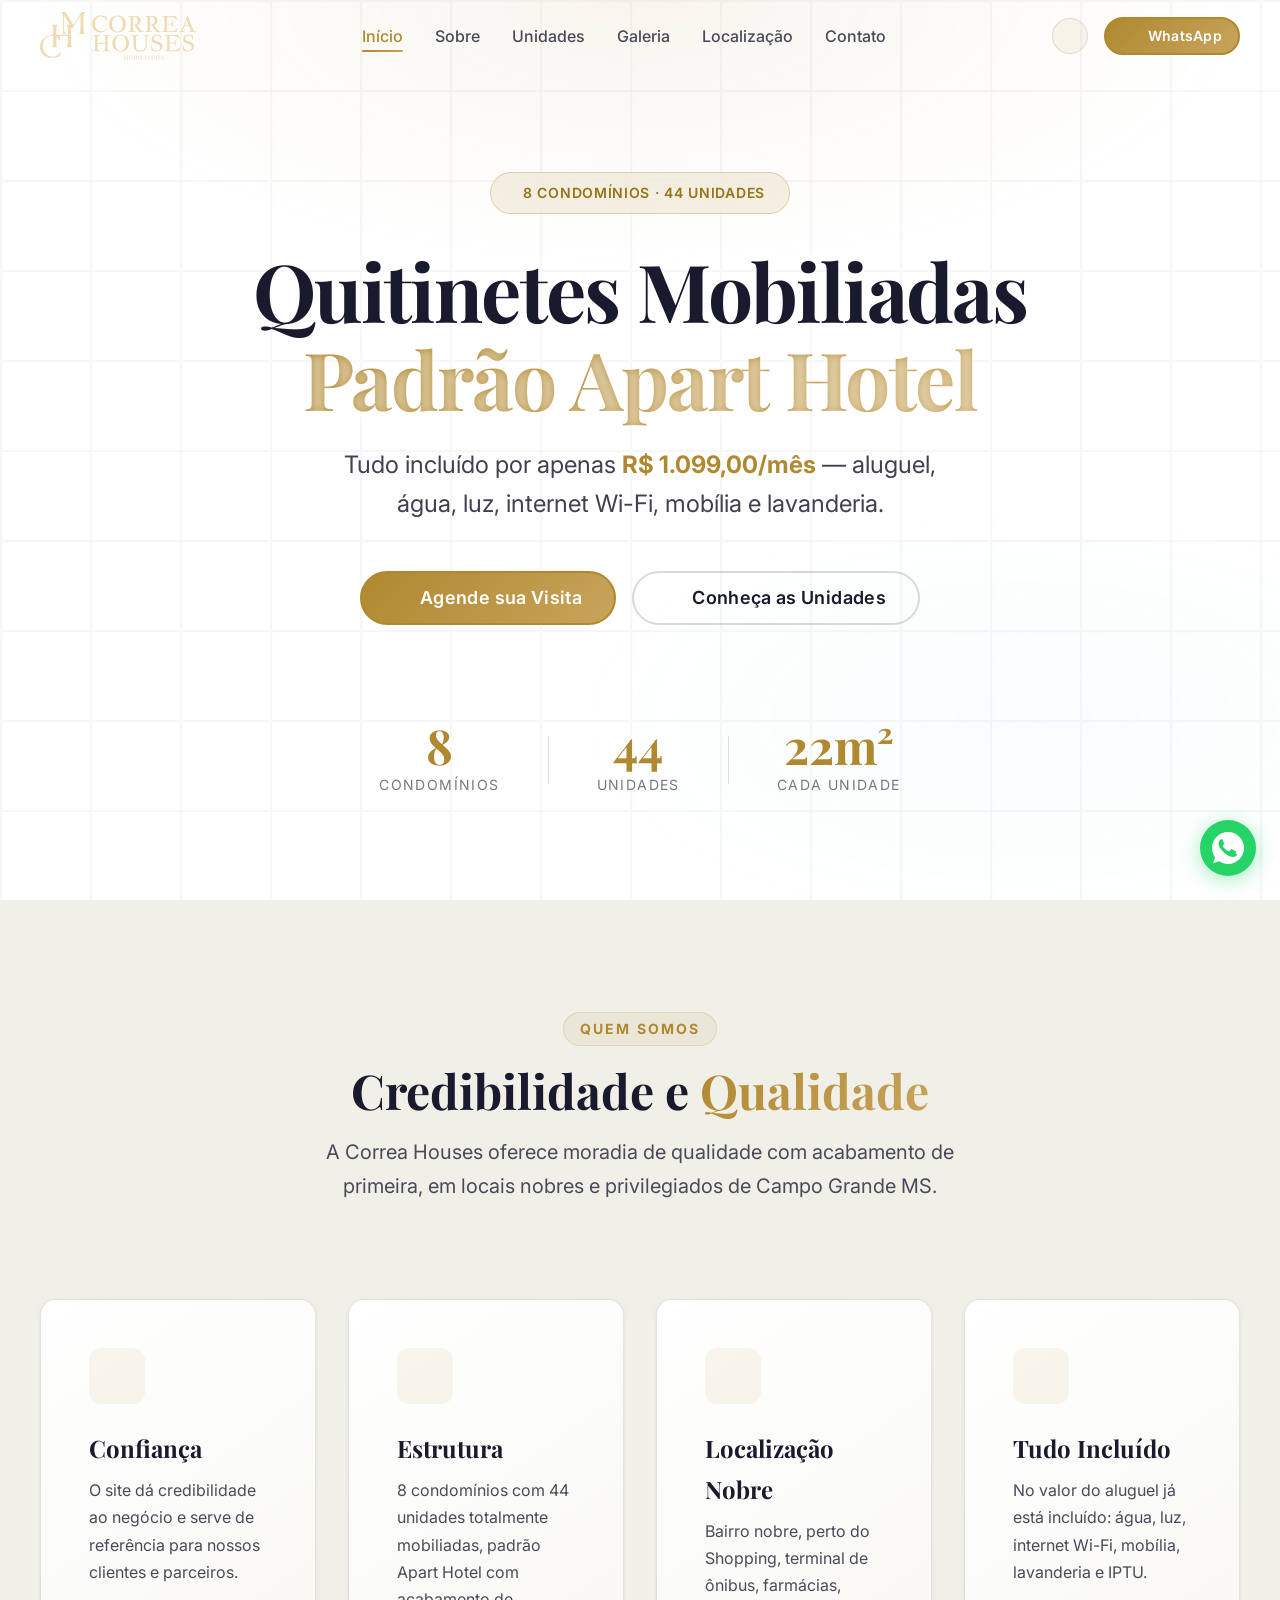
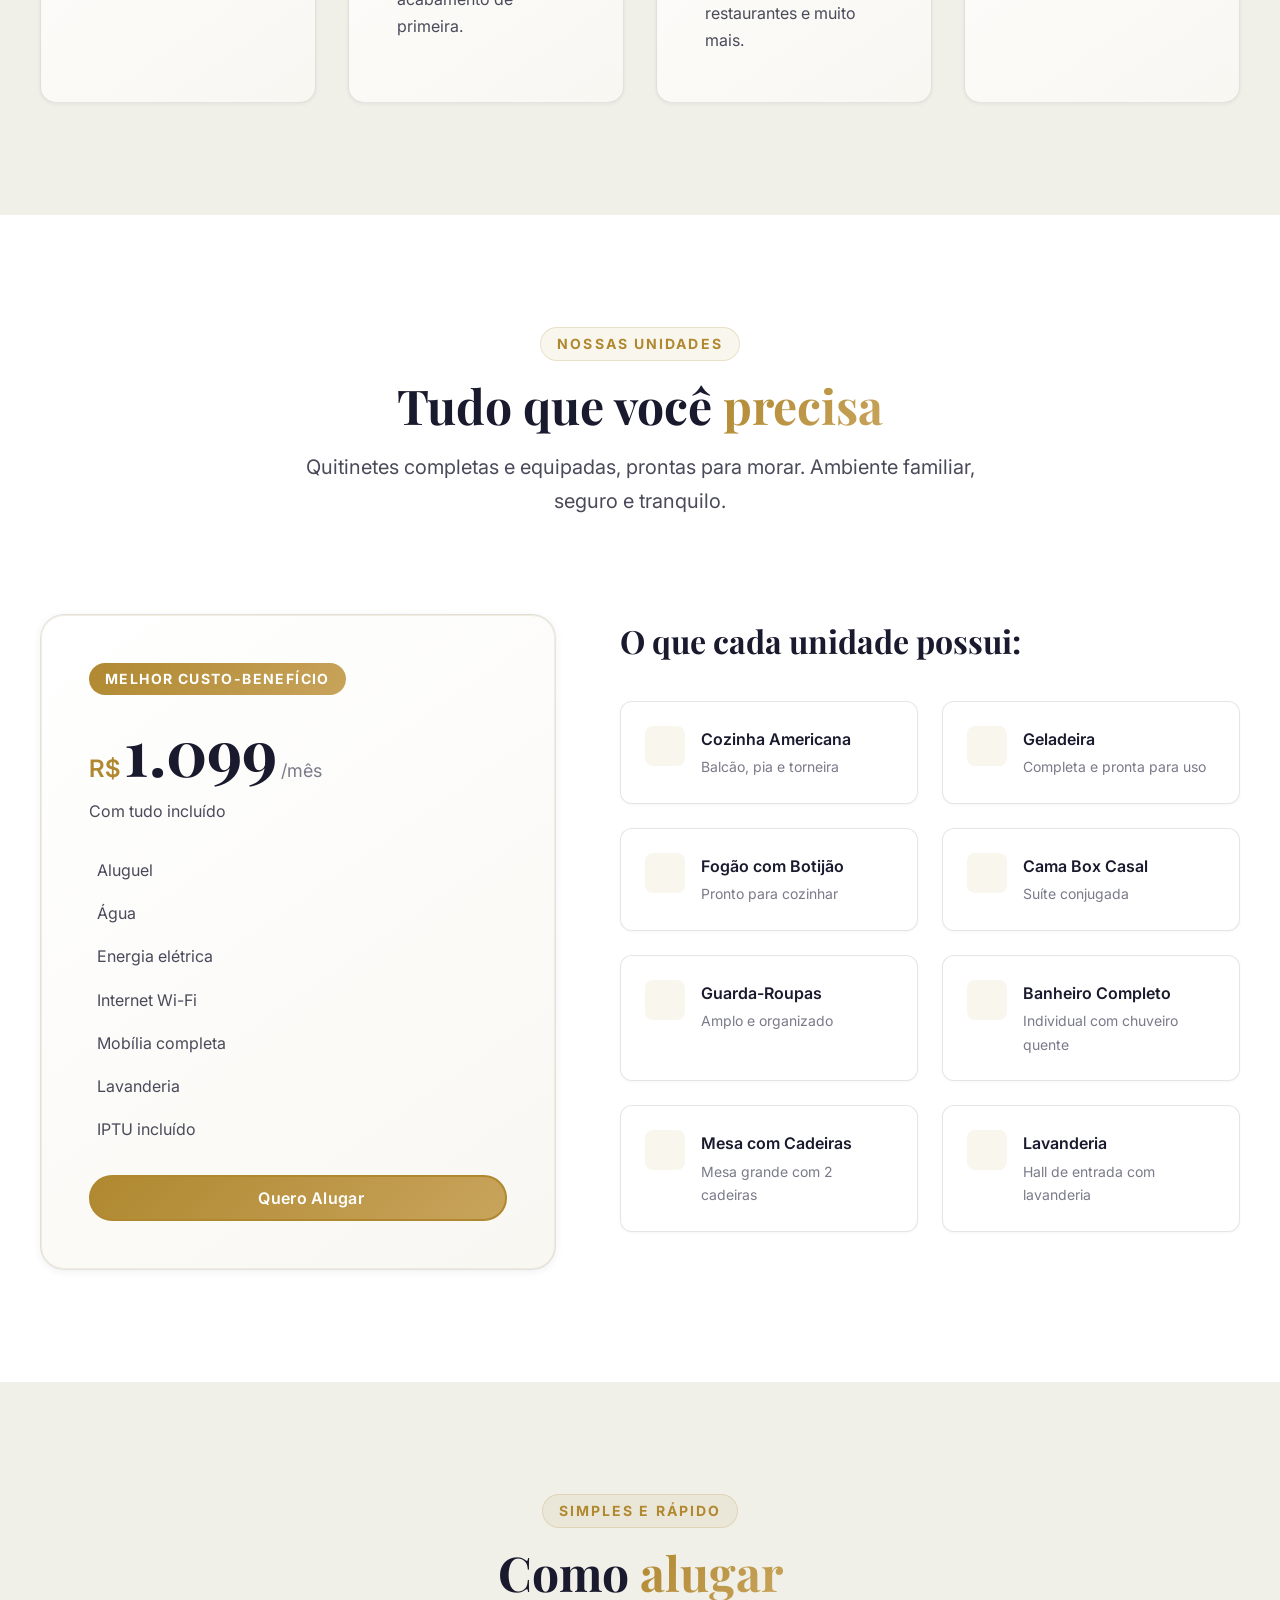
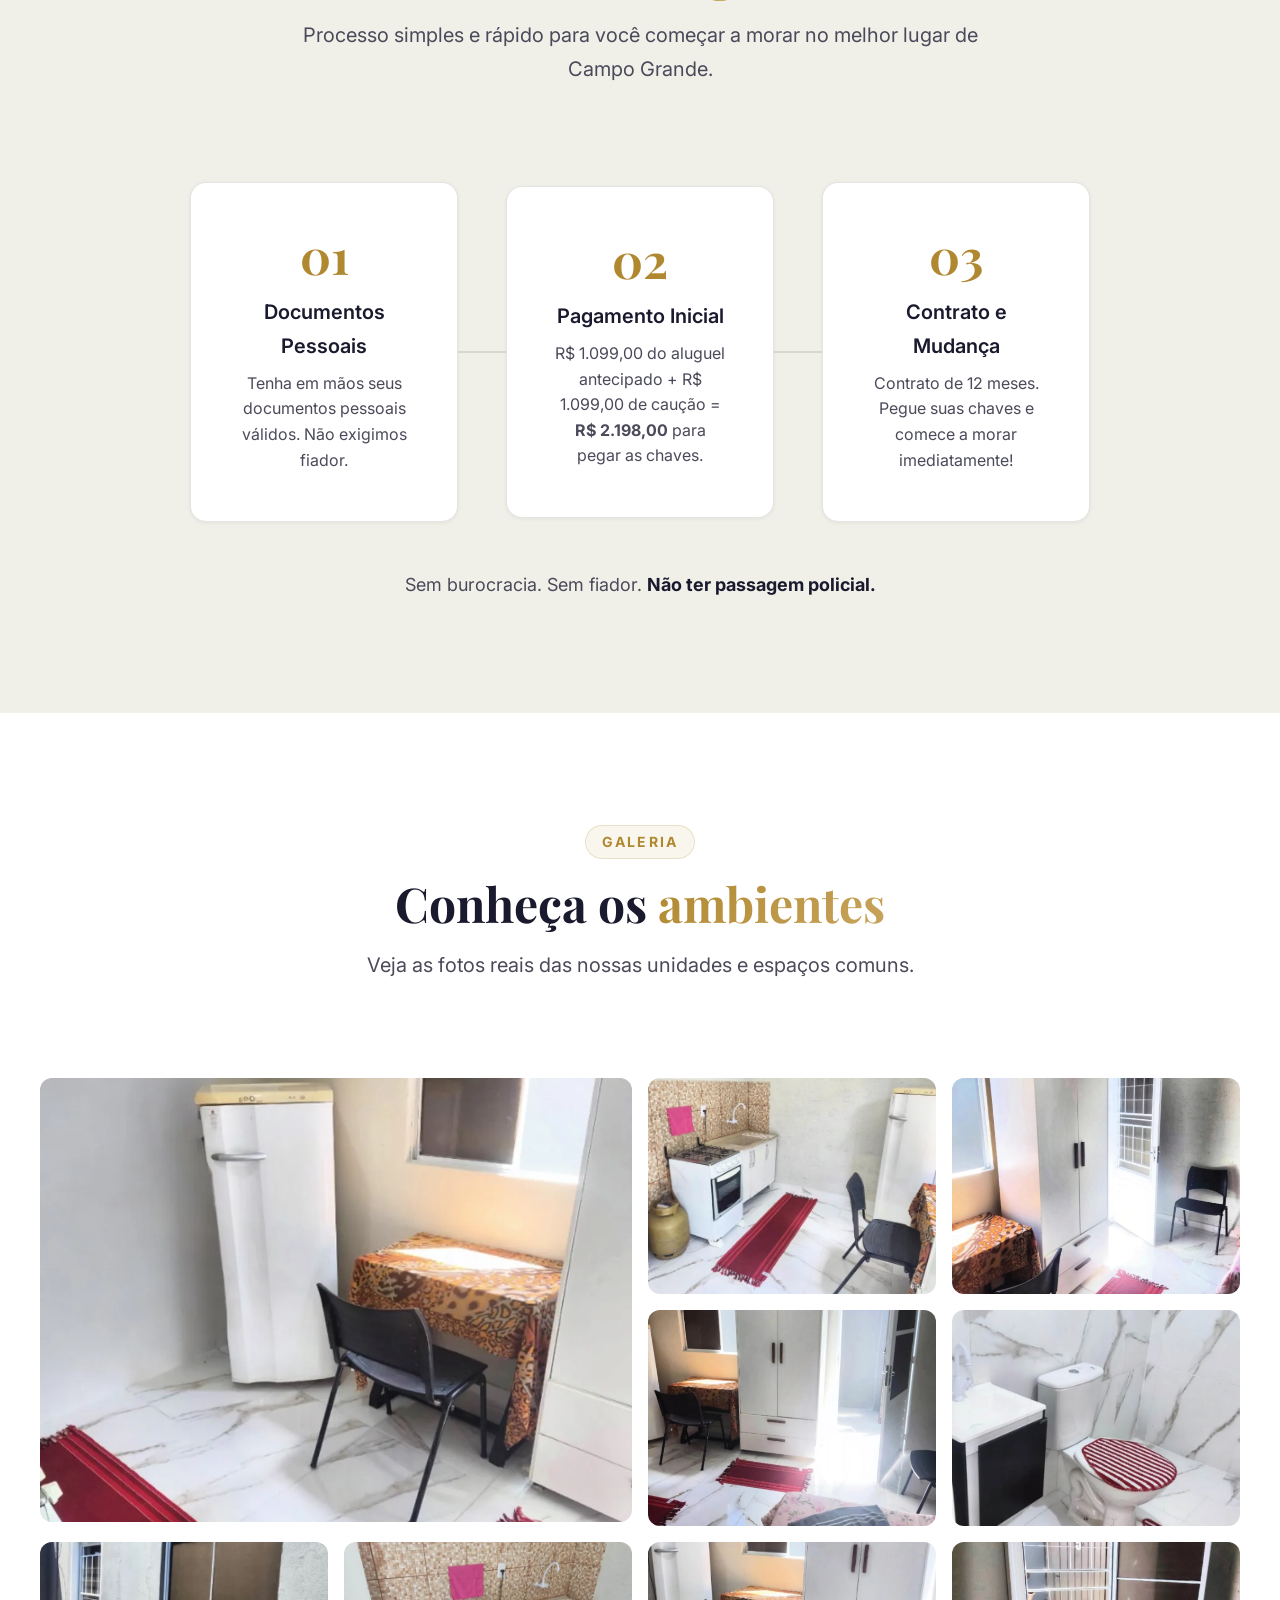
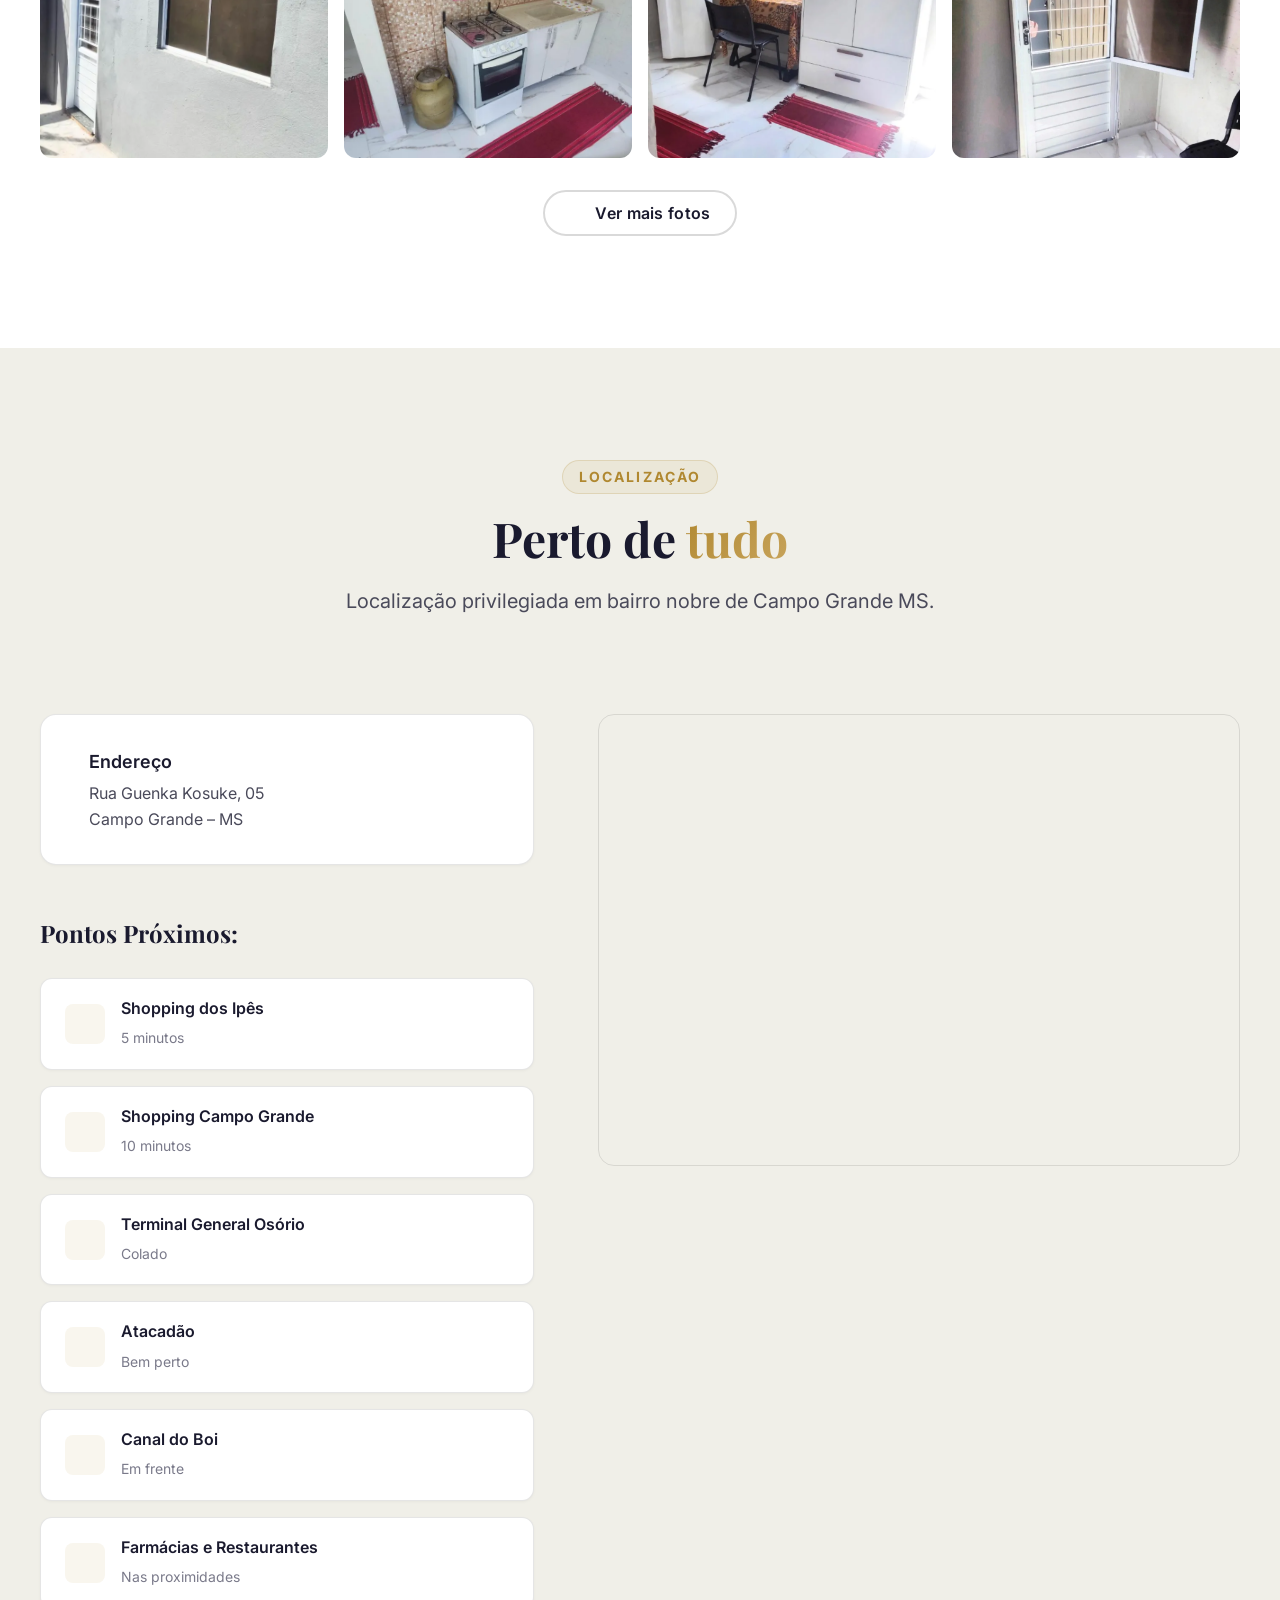
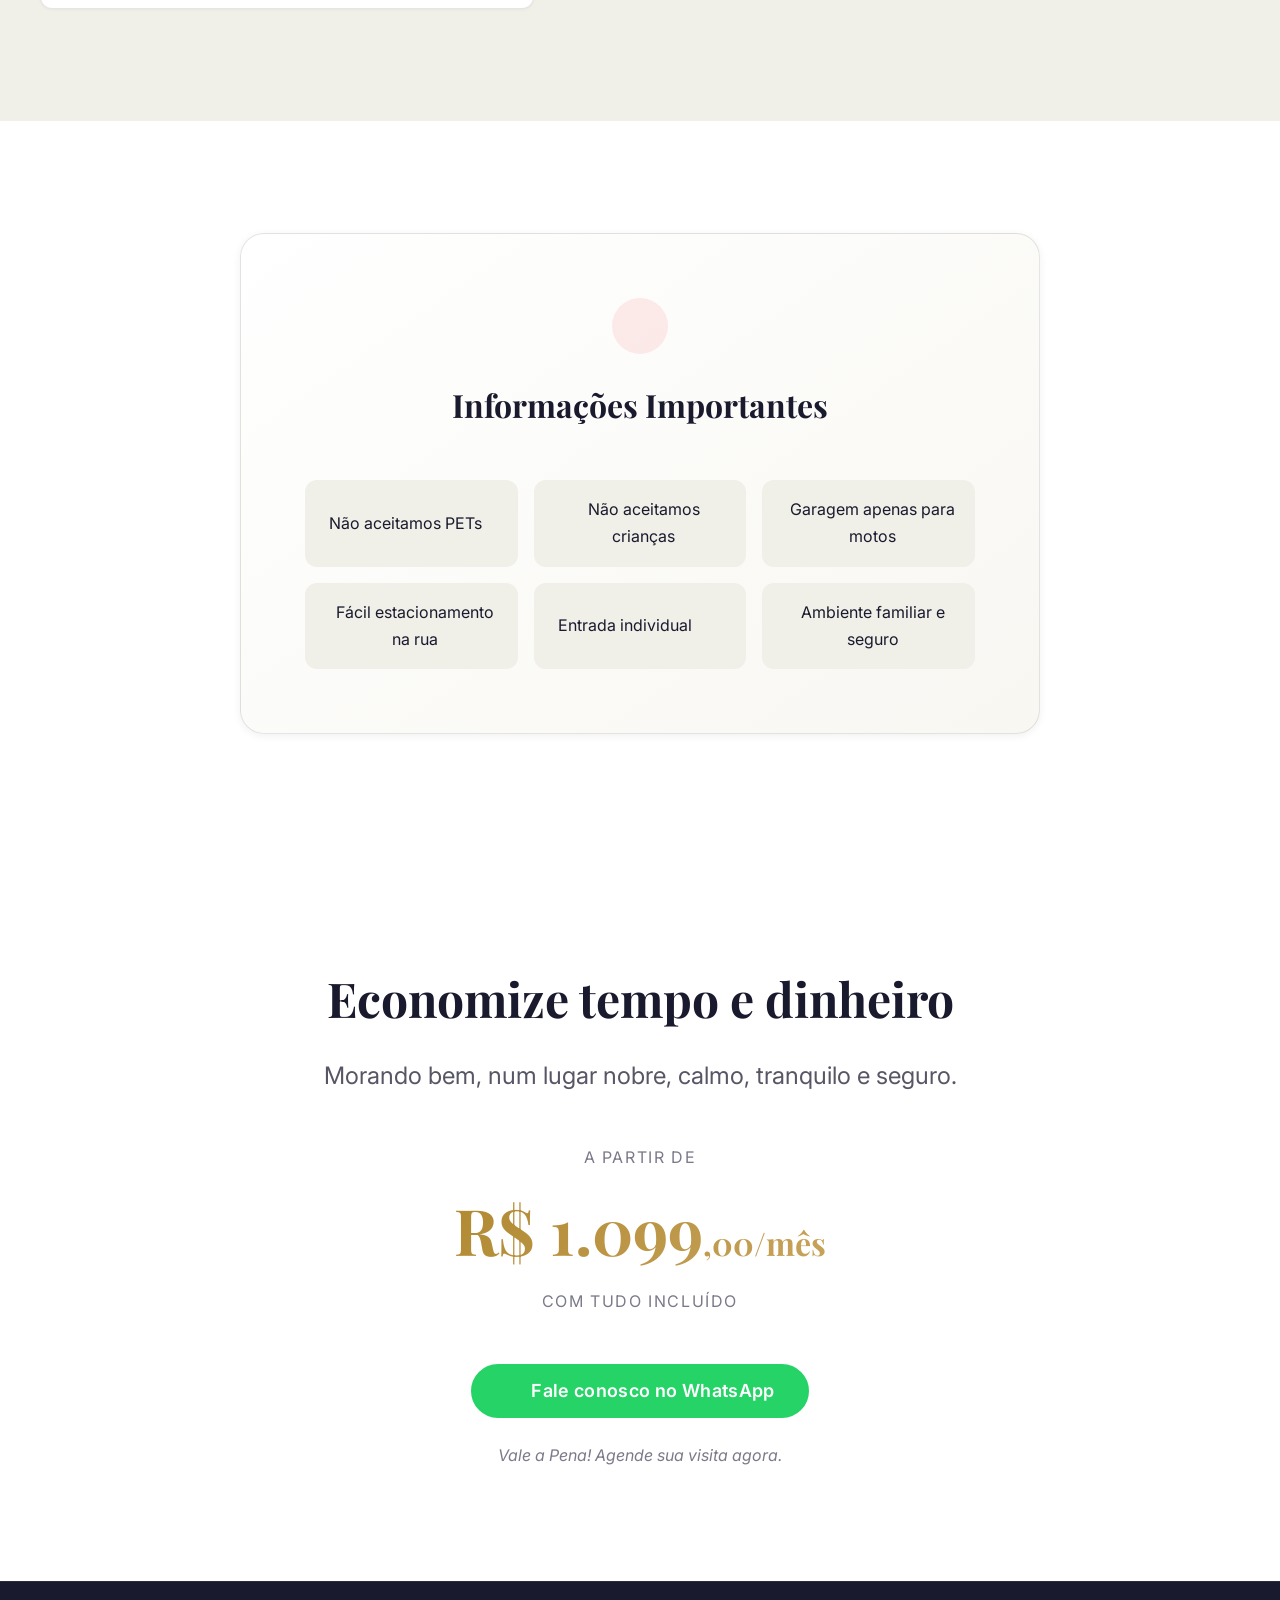
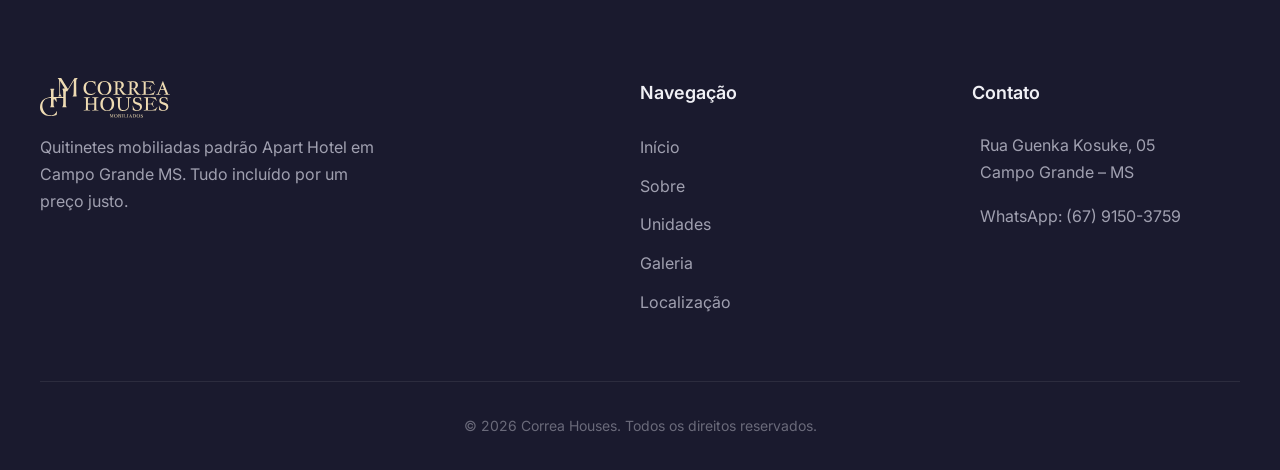
==== index.html @ 03a6dde4 "Initial commit - Correa Houses website" ====
<!DOCTYPE html>
<html lang="pt-BR">
<head>
    <meta charset="UTF-8">
    <meta name="viewport" content="width=device-width, initial-scale=1.0">
    <meta name="description" content="Correa Houses - Quitinetes mobiliadas para alugar em Campo Grande MS. Aluguel com tudo incluído: água, luz, internet Wi-Fi e mobília. A partir de R$ 1.099,00.">
    <meta name="keywords" content="quitinete, aluguel, Campo Grande, mobiliada, apart hotel, correa houses, kitnet, condomínio">
    <meta name="author" content="Correa Houses">
    <meta name="robots" content="index, follow">
    <meta name="theme-color" content="#ffffff">

    <!-- Favicon -->
    <link rel="icon" type="image/svg+xml" href="Dados/Logo/logo1.svg">
    <link rel="apple-touch-icon" href="Dados/Logo/logo1.svg">
    <link rel="manifest" href="site.webmanifest">

    <!-- Google Search Console (substituir content pelo código real) -->
    <meta name="google-site-verification" content="COLE_SEU_CODIGO_AQUI">

    <!-- Open Graph -->
    <meta property="og:title" content="Correa Houses – Quitinetes Mobiliadas em Campo Grande MS">
    <meta property="og:description" content="8 condomínios, 44 unidades mobiliadas padrão Apart Hotel. Aluguel com tudo incluído por apenas R$ 1.099,00/mês.">
    <meta property="og:type" content="website">
    <meta property="og:locale" content="pt_BR">
    <meta property="og:site_name" content="Correa Houses">

    <!-- Twitter Card -->
    <meta name="twitter:card" content="summary_large_image">
    <meta name="twitter:title" content="Correa Houses – Quitinetes Mobiliadas">
    <meta name="twitter:description" content="Quitinetes mobiliadas com tudo incluído em Campo Grande MS.">

    <title>Correa Houses – Quitinetes Mobiliadas em Campo Grande MS</title>

    <!-- Google Fonts -->
    <link rel="preconnect" href="https://fonts.googleapis.com">
    <link rel="preconnect" href="https://fonts.gstatic.com" crossorigin>
    <link href="https://fonts.googleapis.com/css2?family=Inter:wght@300;400;500;600;700;800;900&family=Playfair+Display:wght@400;500;600;700&display=swap" rel="stylesheet">

    <!-- Lucide Icons -->
    <script src="https://unpkg.com/lucide@latest"></script>

    <link rel="stylesheet" href="css/style.css">

    <!-- Prevenir flash de tema errado -->
    <script>
        (function() {
            var theme = localStorage.getItem('ch-theme') || 'light';
            document.documentElement.setAttribute('data-theme', theme);
        })();
    </script>

    <!-- Schema.org Structured Data -->
    <script type="application/ld+json">
    {
        "@context": "https://schema.org",
        "@type": "RealEstateAgent",
        "name": "Correa Houses",
        "description": "Quitinetes mobiliadas para alugar em Campo Grande MS com tudo incluído.",
        "address": {
            "@type": "PostalAddress",
            "streetAddress": "Rua Guenka Kosuke, 05",
            "addressLocality": "Campo Grande",
            "addressRegion": "MS",
            "addressCountry": "BR"
        },
        "offers": {
            "@type": "Offer",
            "priceCurrency": "BRL",
            "price": "1099.00",
            "description": "Aluguel mensal com água, luz, internet Wi-Fi, mobília e lavanderia incluídos"
        },
        "numberOfAccommodationUnits": 44,
        "amenityFeature": [
            {"@type": "LocationFeatureSpecification", "name": "Wi-Fi", "value": true},
            {"@type": "LocationFeatureSpecification", "name": "Mobília completa", "value": true},
            {"@type": "LocationFeatureSpecification", "name": "Lavanderia", "value": true},
            {"@type": "LocationFeatureSpecification", "name": "Água incluída", "value": true},
            {"@type": "LocationFeatureSpecification", "name": "Luz incluída", "value": true}
        ]
    }
    </script>
</head>
<body>

    <!-- Header / Navbar -->
    <header class="header" id="header">
        <nav class="nav container">
            <a href="#home" class="nav__logo">
                <img src="Dados/Logo/logo2.svg" alt="Correa Houses Mobiliados" class="logo-img">
            </a>

            <div class="nav__menu" id="nav-menu">
                <ul class="nav__list">
                    <li class="nav__item"><a href="#home" class="nav__link active">Início</a></li>
                    <li class="nav__item"><a href="#sobre" class="nav__link">Sobre</a></li>
                    <li class="nav__item"><a href="#unidades" class="nav__link">Unidades</a></li>
                    <li class="nav__item"><a href="#galeria" class="nav__link">Galeria</a></li>
                    <li class="nav__item"><a href="#localizacao" class="nav__link">Localização</a></li>
                    <li class="nav__item"><a href="#contato" class="nav__link">Contato</a></li>
                </ul>
                <button class="nav__close" id="nav-close" aria-label="Fechar menu">
                    <i data-lucide="x"></i>
                </button>
            </div>

            <div class="nav__actions">
                <button class="theme-toggle" id="theme-toggle" aria-label="Alternar tema claro/escuro">
                    <i data-lucide="sun" class="icon-sun"></i>
                    <i data-lucide="moon" class="icon-moon"></i>
                </button>
                <a href="https://wa.me/556791503759" class="btn btn--primary btn--sm" target="_blank" rel="noopener">
                    <i data-lucide="message-circle"></i>
                    WhatsApp
                </a>
                <button class="nav__toggle" id="nav-toggle" aria-label="Abrir menu">
                    <i data-lucide="menu"></i>
                </button>
            </div>
        </nav>
    </header>

    <main>
        <!-- Hero Section -->
        <section class="hero" id="home">
            <div class="hero__bg">
                <div class="hero__overlay"></div>
            </div>
            <div class="hero__content container">
                <div class="hero__badge" data-animate="fade-up">
                    <i data-lucide="star"></i>
                    <span>8 Condomínios · 44 Unidades</span>
                </div>
                <h1 class="hero__title" data-animate="fade-up" data-delay="100">
                    Quitinetes Mobiliadas <br>
                    <span class="gradient-text">Padrão Apart Hotel</span>
                </h1>
                <p class="hero__subtitle" data-animate="fade-up" data-delay="200">
                    Tudo incluído por apenas <strong>R$ 1.099,00/mês</strong> — aluguel, água, luz, internet Wi-Fi, mobília e lavanderia.
                </p>
                <div class="hero__actions" data-animate="fade-up" data-delay="300">
                    <a href="https://wa.me/556791503759" class="btn btn--primary btn--lg" target="_blank" rel="noopener">
                        <i data-lucide="message-circle"></i>
                        Agende sua Visita
                    </a>
                    <a href="#unidades" class="btn btn--outline btn--lg">
                        <i data-lucide="eye"></i>
                        Conheça as Unidades
                    </a>
                </div>
                <div class="hero__stats" data-animate="fade-up" data-delay="400">
                    <div class="stat">
                        <span class="stat__number" data-count="8">0</span>
                        <span class="stat__label">Condomínios</span>
                    </div>
                    <div class="stat__divider"></div>
                    <div class="stat">
                        <span class="stat__number" data-count="44">0</span>
                        <span class="stat__label">Unidades</span>
                    </div>
                    <div class="stat__divider"></div>
                    <div class="stat">
                        <span class="stat__number">22m²</span>
                        <span class="stat__label">Cada unidade</span>
                    </div>
                </div>
            </div>
            <div class="hero__scroll">
                <a href="#sobre" aria-label="Rolar para baixo">
                    <i data-lucide="chevrons-down"></i>
                </a>
            </div>
        </section>

        <!-- Sobre Section -->
        <section class="section about" id="sobre">
            <div class="container">
                <div class="section__header" data-animate="fade-up">
                    <span class="section__tag">Quem Somos</span>
                    <h2 class="section__title">Credibilidade e <span class="gradient-text">Qualidade</span></h2>
                    <p class="section__description">A Correa Houses oferece moradia de qualidade com acabamento de primeira, em locais nobres e privilegiados de Campo Grande MS.</p>
                </div>

                <div class="about__grid">
                    <div class="about__card" data-animate="fade-up" data-delay="100">
                        <div class="about__card-icon">
                            <i data-lucide="shield-check"></i>
                        </div>
                        <h3>Confiança</h3>
                        <p>O site dá credibilidade ao negócio e serve de referência para nossos clientes e parceiros.</p>
                    </div>
                    <div class="about__card" data-animate="fade-up" data-delay="200">
                        <div class="about__card-icon">
                            <i data-lucide="home"></i>
                        </div>
                        <h3>Estrutura</h3>
                        <p>8 condomínios com 44 unidades totalmente mobiliadas, padrão Apart Hotel com acabamento de primeira.</p>
                    </div>
                    <div class="about__card" data-animate="fade-up" data-delay="300">
                        <div class="about__card-icon">
                            <i data-lucide="map-pin"></i>
                        </div>
                        <h3>Localização Nobre</h3>
                        <p>Bairro nobre, perto do Shopping, terminal de ônibus, farmácias, restaurantes e muito mais.</p>
                    </div>
                    <div class="about__card" data-animate="fade-up" data-delay="400">
                        <div class="about__card-icon">
                            <i data-lucide="wallet"></i>
                        </div>
                        <h3>Tudo Incluído</h3>
                        <p>No valor do aluguel já está incluído: água, luz, internet Wi-Fi, mobília, lavanderia e IPTU.</p>
                    </div>
                </div>
            </div>
        </section>

        <!-- Unidades Section -->
        <section class="section units" id="unidades">
            <div class="container">
                <div class="section__header" data-animate="fade-up">
                    <span class="section__tag">Nossas Unidades</span>
                    <h2 class="section__title">Tudo que você <span class="gradient-text">precisa</span></h2>
                    <p class="section__description">Quitinetes completas e equipadas, prontas para morar. Ambiente familiar, seguro e tranquilo.</p>
                </div>

                <div class="units__showcase">
                    <div class="units__info" data-animate="fade-right">
                        <div class="price-card">
                            <span class="price-card__tag">Melhor custo-benefício</span>
                            <div class="price-card__value">
                                <span class="price-card__currency">R$</span>
                                <span class="price-card__amount">1.099</span>
                                <span class="price-card__period">/mês</span>
                            </div>
                            <p class="price-card__note">Com tudo incluído</p>

                            <ul class="price-card__features">
                                <li><i data-lucide="check"></i> Aluguel</li>
                                <li><i data-lucide="check"></i> Água</li>
                                <li><i data-lucide="check"></i> Energia elétrica</li>
                                <li><i data-lucide="check"></i> Internet Wi-Fi</li>
                                <li><i data-lucide="check"></i> Mobília completa</li>
                                <li><i data-lucide="check"></i> Lavanderia</li>
                                <li><i data-lucide="check"></i> IPTU incluído</li>
                            </ul>

                            <a href="https://wa.me/556791503759" class="btn btn--primary btn--full" target="_blank" rel="noopener">
                                <i data-lucide="message-circle"></i>
                                Quero Alugar
                            </a>
                        </div>
                    </div>

                    <div class="units__details" data-animate="fade-left">
                        <h3 class="units__details-title">O que cada unidade possui:</h3>
                        
                        <div class="amenities-grid">
                            <div class="amenity">
                                <div class="amenity__icon"><i data-lucide="cooking-pot"></i></div>
                                <div class="amenity__info">
                                    <h4>Cozinha Americana</h4>
                                    <p>Balcão, pia e torneira</p>
                                </div>
                            </div>
                            <div class="amenity">
                                <div class="amenity__icon"><i data-lucide="refrigerator"></i></div>
                                <div class="amenity__info">
                                    <h4>Geladeira</h4>
                                    <p>Completa e pronta para uso</p>
                                </div>
                            </div>
                            <div class="amenity">
                                <div class="amenity__icon"><i data-lucide="flame"></i></div>
                                <div class="amenity__info">
                                    <h4>Fogão com Botijão</h4>
                                    <p>Pronto para cozinhar</p>
                                </div>
                            </div>
                            <div class="amenity">
                                <div class="amenity__icon"><i data-lucide="bed-double"></i></div>
                                <div class="amenity__info">
                                    <h4>Cama Box Casal</h4>
                                    <p>Suíte conjugada</p>
                                </div>
                            </div>
                            <div class="amenity">
                                <div class="amenity__icon"><i data-lucide="shirt"></i></div>
                                <div class="amenity__info">
                                    <h4>Guarda-Roupas</h4>
                                    <p>Amplo e organizado</p>
                                </div>
                            </div>
                            <div class="amenity">
                                <div class="amenity__icon"><i data-lucide="bath"></i></div>
                                <div class="amenity__info">
                                    <h4>Banheiro Completo</h4>
                                    <p>Individual com chuveiro quente</p>
                                </div>
                            </div>
                            <div class="amenity">
                                <div class="amenity__icon"><i data-lucide="square-menu"></i></div>
                                <div class="amenity__info">
                                    <h4>Mesa com Cadeiras</h4>
                                    <p>Mesa grande com 2 cadeiras</p>
                                </div>
                            </div>
                            <div class="amenity">
                                <div class="amenity__icon"><i data-lucide="washing-machine"></i></div>
                                <div class="amenity__info">
                                    <h4>Lavanderia</h4>
                                    <p>Hall de entrada com lavanderia</p>
                                </div>
                            </div>
                        </div>
                    </div>
                </div>
            </div>
        </section>

        <!-- Como Alugar Section -->
        <section class="section how-to" id="como-alugar">
            <div class="container">
                <div class="section__header" data-animate="fade-up">
                    <span class="section__tag">Simples e Rápido</span>
                    <h2 class="section__title">Como <span class="gradient-text">alugar</span></h2>
                    <p class="section__description">Processo simples e rápido para você começar a morar no melhor lugar de Campo Grande.</p>
                </div>

                <div class="steps">
                    <div class="step" data-animate="fade-up" data-delay="100">
                        <div class="step__number">01</div>
                        <div class="step__content">
                            <h3>Documentos Pessoais</h3>
                            <p>Tenha em mãos seus documentos pessoais válidos. Não exigimos fiador.</p>
                        </div>
                    </div>
                    <div class="step__connector"></div>
                    <div class="step" data-animate="fade-up" data-delay="200">
                        <div class="step__number">02</div>
                        <div class="step__content">
                            <h3>Pagamento Inicial</h3>
                            <p>R$ 1.099,00 do aluguel antecipado + R$ 1.099,00 de caução = <strong>R$ 2.198,00</strong> para pegar as chaves.</p>
                        </div>
                    </div>
                    <div class="step__connector"></div>
                    <div class="step" data-animate="fade-up" data-delay="300">
                        <div class="step__number">03</div>
                        <div class="step__content">
                            <h3>Contrato e Mudança</h3>
                            <p>Contrato de 12 meses. Pegue suas chaves e comece a morar imediatamente!</p>
                        </div>
                    </div>
                </div>

                <div class="how-to__cta" data-animate="fade-up" data-delay="400">
                    <p>Sem burocracia. Sem fiador. <strong>Não ter passagem policial.</strong></p>
                </div>
            </div>
        </section>

        <!-- Galeria Section -->
        <section class="section gallery" id="galeria">
            <div class="container">
                <div class="section__header" data-animate="fade-up">
                    <span class="section__tag">Galeria</span>
                    <h2 class="section__title">Conheça os <span class="gradient-text">ambientes</span></h2>
                    <p class="section__description">Veja as fotos reais das nossas unidades e espaços comuns.</p>
                </div>

                <div class="gallery__grid" data-animate="fade-up">
                    <div class="gallery__item gallery__item--large">
                        <img src="Dados/Imagens/125618268006177.webp" alt="Vista da quitinete mobiliada - Correa Houses" loading="lazy" width="800" height="600">
                        <div class="gallery__item-overlay">
                            <i data-lucide="maximize-2"></i>
                        </div>
                    </div>
                    <div class="gallery__item">
                        <img src="Dados/Imagens/438653261341173.webp" alt="Interior da quitinete - cozinha americana" loading="lazy" width="400" height="300">
                        <div class="gallery__item-overlay">
                            <i data-lucide="maximize-2"></i>
                        </div>
                    </div>
                    <div class="gallery__item">
                        <img src="Dados/Imagens/512634740223955.webp" alt="Quitinete mobiliada vista 3" loading="lazy" width="400" height="300">
                        <div class="gallery__item-overlay">
                            <i data-lucide="maximize-2"></i>
                        </div>
                    </div>
                    <div class="gallery__item">
                        <img src="Dados/Imagens/555663502007019.webp" alt="Ambiente interno da quitinete" loading="lazy" width="400" height="300">
                        <div class="gallery__item-overlay">
                            <i data-lucide="maximize-2"></i>
                        </div>
                    </div>
                    <div class="gallery__item">
                        <img src="Dados/Imagens/588611146159305.webp" alt="Detalhes do acabamento" loading="lazy" width="400" height="300">
                        <div class="gallery__item-overlay">
                            <i data-lucide="maximize-2"></i>
                        </div>
                    </div>
                    <div class="gallery__item">
                        <img src="Dados/Imagens/614684145681600.webp" alt="Cozinha equipada" loading="lazy" width="400" height="300">
                        <div class="gallery__item-overlay">
                            <i data-lucide="maximize-2"></i>
                        </div>
                    </div>
                    <div class="gallery__item">
                        <img src="Dados/Imagens/637607144481000.webp" alt="Vista do condomínio" loading="lazy" width="400" height="300">
                        <div class="gallery__item-overlay">
                            <i data-lucide="maximize-2"></i>
                        </div>
                    </div>
                    <div class="gallery__item">
                        <img src="Dados/Imagens/656631503496109.webp" alt="Interior quitinete" loading="lazy" width="400" height="300">
                        <div class="gallery__item-overlay">
                            <i data-lucide="maximize-2"></i>
                        </div>
                    </div>
                    <div class="gallery__item">
                        <img src="Dados/Imagens/677622749149060.webp" alt="Espaço da quitinete" loading="lazy" width="400" height="300">
                        <div class="gallery__item-overlay">
                            <i data-lucide="maximize-2"></i>
                        </div>
                    </div>
                </div>

                <div class="gallery__more" data-animate="fade-up">
                    <button class="btn btn--outline" id="gallery-toggle">
                        <i data-lucide="images"></i>
                        Ver mais fotos
                    </button>
                </div>

                <div class="gallery__grid gallery__grid--hidden" id="gallery-extra">
                    <div class="gallery__item">
                        <img src="Dados/Imagens/710668384009148.webp" alt="Área da quitinete" loading="lazy" width="400" height="300">
                        <div class="gallery__item-overlay"><i data-lucide="maximize-2"></i></div>
                    </div>
                    <div class="gallery__item">
                        <img src="Dados/Imagens/745611149226616.webp" alt="Detalhe mobília" loading="lazy" width="400" height="300">
                        <div class="gallery__item-overlay"><i data-lucide="maximize-2"></i></div>
                    </div>
                    <div class="gallery__item">
                        <img src="Dados/Imagens/771691266568744.webp" alt="Quitinete completa" loading="lazy" width="400" height="300">
                        <div class="gallery__item-overlay"><i data-lucide="maximize-2"></i></div>
                    </div>
                    <div class="gallery__item">
                        <img src="Dados/Imagens/794649505038819.webp" alt="Banheiro individual" loading="lazy" width="400" height="300">
                        <div class="gallery__item-overlay"><i data-lucide="maximize-2"></i></div>
                    </div>
                    <div class="gallery__item">
                        <img src="Dados/Imagens/828621142169392.webp" alt="Espaço comum" loading="lazy" width="400" height="300">
                        <div class="gallery__item-overlay"><i data-lucide="maximize-2"></i></div>
                    </div>
                    <div class="gallery__item">
                        <img src="Dados/Imagens/853609384662416.webp" alt="Frente do condomínio" loading="lazy" width="400" height="300">
                        <div class="gallery__item-overlay"><i data-lucide="maximize-2"></i></div>
                    </div>
                    <div class="gallery__item">
                        <img src="Dados/Imagens/882640509381159.webp" alt="Vista geral" loading="lazy" width="400" height="300">
                        <div class="gallery__item-overlay"><i data-lucide="maximize-2"></i></div>
                    </div>
                    <div class="gallery__item">
                        <img src="Dados/Imagens/955644622483874.webp" alt="Acabamento de primeira" loading="lazy" width="400" height="300">
                        <div class="gallery__item-overlay"><i data-lucide="maximize-2"></i></div>
                    </div>
                    <div class="gallery__item">
                        <img src="Dados/Imagens/992600027069124.webp" alt="Condomínio Correa Houses" loading="lazy" width="400" height="300">
                        <div class="gallery__item-overlay"><i data-lucide="maximize-2"></i></div>
                    </div>
                </div>
            </div>
        </section>

        <!-- Localização Section -->
        <section class="section location" id="localizacao">
            <div class="container">
                <div class="section__header" data-animate="fade-up">
                    <span class="section__tag">Localização</span>
                    <h2 class="section__title">Perto de <span class="gradient-text">tudo</span></h2>
                    <p class="section__description">Localização privilegiada em bairro nobre de Campo Grande MS.</p>
                </div>

                <div class="location__grid">
                    <div class="location__info" data-animate="fade-right">
                        <div class="location__address">
                            <i data-lucide="map-pin"></i>
                            <div>
                                <h3>Endereço</h3>
                                <p>Rua Guenka Kosuke, 05<br>Campo Grande – MS</p>
                            </div>
                        </div>

                        <h3 class="location__nearby-title">Pontos Próximos:</h3>
                        <ul class="location__nearby">
                            <li data-animate="fade-up" data-delay="100">
                                <div class="nearby__icon"><i data-lucide="shopping-bag"></i></div>
                                <div>
                                    <strong>Shopping dos Ipês</strong>
                                    <span>5 minutos</span>
                                </div>
                            </li>
                            <li data-animate="fade-up" data-delay="150">
                                <div class="nearby__icon"><i data-lucide="shopping-cart"></i></div>
                                <div>
                                    <strong>Shopping Campo Grande</strong>
                                    <span>10 minutos</span>
                                </div>
                            </li>
                            <li data-animate="fade-up" data-delay="200">
                                <div class="nearby__icon"><i data-lucide="bus"></i></div>
                                <div>
                                    <strong>Terminal General Osório</strong>
                                    <span>Colado</span>
                                </div>
                            </li>
                            <li data-animate="fade-up" data-delay="250">
                                <div class="nearby__icon"><i data-lucide="store"></i></div>
                                <div>
                                    <strong>Atacadão</strong>
                                    <span>Bem perto</span>
                                </div>
                            </li>
                            <li data-animate="fade-up" data-delay="300">
                                <div class="nearby__icon"><i data-lucide="waves"></i></div>
                                <div>
                                    <strong>Canal do Boi</strong>
                                    <span>Em frente</span>
                                </div>
                            </li>
                            <li data-animate="fade-up" data-delay="350">
                                <div class="nearby__icon"><i data-lucide="cross"></i></div>
                                <div>
                                    <strong>Farmácias e Restaurantes</strong>
                                    <span>Nas proximidades</span>
                                </div>
                            </li>
                        </ul>
                    </div>
                    <div class="location__map" data-animate="fade-left">
                        <iframe 
                            src="https://www.google.com/maps/embed?pb=!1m18!1m12!1m3!1d3737.953!2d-54.6!3d-20.47!2m3!1f0!2f0!3f0!3m2!1i1024!2i768!4f13.1!3m3!1m2!1s0x0%3A0x0!2zMjDCsDI4JzEyLjAiUyA1NMKwMzYnMDAuMCJX!5e0!3m2!1spt-BR!2sbr!4v1709000000000!5m2!1spt-BR!2sbr" 
                            width="100%" 
                            height="450" 
                            style="border:0; border-radius: 1rem;" 
                            allowfullscreen="" 
                            loading="lazy" 
                            referrerpolicy="no-referrer-when-downgrade"
                            title="Localização Correa Houses no mapa">
                        </iframe>
                    </div>
                </div>
            </div>
        </section>

        <!-- Regras Section -->
        <section class="section rules" id="regras">
            <div class="container">
                <div class="rules__card" data-animate="fade-up">
                    <div class="rules__icon"><i data-lucide="alert-circle"></i></div>
                    <h3>Informações Importantes</h3>
                    <div class="rules__grid">
                        <div class="rule">
                            <i data-lucide="x-circle"></i>
                            <span>Não aceitamos PETs</span>
                        </div>
                        <div class="rule">
                            <i data-lucide="x-circle"></i>
                            <span>Não aceitamos crianças</span>
                        </div>
                        <div class="rule">
                            <i data-lucide="car"></i>
                            <span>Garagem apenas para motos</span>
                        </div>
                        <div class="rule">
                            <i data-lucide="check-circle"></i>
                            <span>Fácil estacionamento na rua</span>
                        </div>
                        <div class="rule">
                            <i data-lucide="check-circle"></i>
                            <span>Entrada individual</span>
                        </div>
                        <div class="rule">
                            <i data-lucide="check-circle"></i>
                            <span>Ambiente familiar e seguro</span>
                        </div>
                    </div>
                </div>
            </div>
        </section>

        <!-- CTA Final Section -->
        <section class="section cta" id="contato">
            <div class="container">
                <div class="cta__content" data-animate="fade-up">
                    <h2 class="cta__title">Economize tempo e dinheiro</h2>
                    <p class="cta__subtitle">Morando bem, num lugar nobre, calmo, tranquilo e seguro.</p>
                    <div class="cta__price">
                        <span>A partir de</span>
                        <strong>R$ 1.099<small>,00/mês</small></strong>
                        <span>com tudo incluído</span>
                    </div>
                    <div class="cta__actions">
                        <a href="https://wa.me/556791503759?text=Olá! Vi o site da Correa Houses e gostaria de agendar uma visita." class="btn btn--whatsapp btn--lg" target="_blank" rel="noopener">
                            <i data-lucide="message-circle"></i>
                            Fale conosco no WhatsApp
                        </a>
                    </div>
                    <p class="cta__note">Vale a Pena! Agende sua visita agora.</p>
                </div>
            </div>
        </section>
    </main>

    <!-- Footer -->
    <footer class="footer">
        <div class="container">
            <div class="footer__grid">
                <div class="footer__brand">
                    <a href="#home" class="nav__logo">
                        <img src="Dados/Logo/logo2.svg" alt="Correa Houses Mobiliados" class="logo-img">
                    </a>
                    <p>Quitinetes mobiliadas padrão Apart Hotel em Campo Grande MS. Tudo incluído por um preço justo.</p>
                </div>
                <div class="footer__links">
                    <h4>Navegação</h4>
                    <ul>
                        <li><a href="#home">Início</a></li>
                        <li><a href="#sobre">Sobre</a></li>
                        <li><a href="#unidades">Unidades</a></li>
                        <li><a href="#galeria">Galeria</a></li>
                        <li><a href="#localizacao">Localização</a></li>
                    </ul>
                </div>
                <div class="footer__contact">
                    <h4>Contato</h4>
                    <ul>
                        <li>
                            <i data-lucide="map-pin"></i>
                            <span>Rua Guenka Kosuke, 05<br>Campo Grande – MS</span>
                        </li>
                        <li>
                            <i data-lucide="message-circle"></i>
                            <a href="https://wa.me/556791503759" target="_blank" rel="noopener">WhatsApp: (67) 9150-3759</a>
                        </li>
                    </ul>
                </div>
            </div>
            <div class="footer__bottom">
                <p>&copy; 2026 Correa Houses. Todos os direitos reservados.</p>
            </div>
        </div>
    </footer>

    <!-- WhatsApp Float Button -->
    <a href="https://wa.me/556791503759?text=Olá! Vi o site da Correa Houses e gostaria de mais informações." class="whatsapp-float" target="_blank" rel="noopener" aria-label="Falar no WhatsApp">
        <svg viewBox="0 0 32 32" width="32" height="32" fill="currentColor">
            <path d="M16.004 0h-.008C7.174 0 0 7.176 0 16c0 3.5 1.128 6.744 3.046 9.378L1.054 31.29l6.118-1.958C9.726 30.986 12.742 32 16.004 32 24.826 32 32 24.822 32 16S24.826 0 16.004 0zm9.338 22.596c-.39 1.098-1.924 2.01-3.158 2.276-.846.18-1.95.324-5.668-1.218-4.762-1.972-7.824-6.798-8.062-7.114-.228-.316-1.916-2.55-1.916-4.862 0-2.312 1.212-3.448 1.642-3.92.39-.428.916-.608 1.222-.608.15 0 .288.008.41.014.428.018.644.042.926.716.354.846 1.218 2.918 1.324 3.13.108.214.214.504.068.796-.136.3-.256.486-.47.742-.214.256-.418.452-.632.726-.196.238-.418.492-.172.92.246.428 1.094 1.804 2.35 2.922 1.616 1.44 2.876 1.91 3.366 2.1.362.144.794.108 1.068-.176.346-.362.774-.962 1.208-1.554.31-.422.7-.48 1.098-.334.402.14 2.542 1.2 2.978 1.416.436.218.726.326.832.508.104.182.104 1.06-.286 2.158v-.002z"/>
        </svg>
    </a>

    <!-- Lightbox Modal -->
    <div class="lightbox" id="lightbox" role="dialog" aria-hidden="true">
        <button class="lightbox__close" aria-label="Fechar"><i data-lucide="x"></i></button>
        <button class="lightbox__prev" aria-label="Anterior"><i data-lucide="chevron-left"></i></button>
        <button class="lightbox__next" aria-label="Próximo"><i data-lucide="chevron-right"></i></button>
        <div class="lightbox__content">
            <img src="" alt="" id="lightbox-img">
        </div>
    </div>

    <script src="js/main.js"></script>
</body>
</html>
---- css/style.css ----
/* ===================================================================
   CORREA HOUSES - Modern CSS
   Design System: Dark luxury theme with golden accents
   Best Practices: CSS Custom Properties, Fluid Typography, 
   Container Queries ready, Modern Layout (Grid + Flexbox)
   =================================================================== */

/* --- CSS Reset & Base --- */
*,
*::before,
*::after {
    margin: 0;
    padding: 0;
    box-sizing: border-box;
}

:root {
    /* Colors */
    --clr-bg: #0a0a0f;
    --clr-bg-alt: #111118;
    --clr-bg-card: #16161f;
    --clr-bg-elevated: #1c1c28;
    --clr-surface: #22222e;
    --clr-border: rgba(255, 255, 255, 0.08);
    --clr-border-hover: rgba(255, 255, 255, 0.15);

    --clr-text: #f0f0f5;
    --clr-text-secondary: #a0a0b0;
    --clr-text-muted: #6a6a7a;

    --clr-primary: #c8a45c;
    --clr-primary-light: #e0c77a;
    --clr-primary-dark: #a88a3e;
    --clr-primary-bg: rgba(200, 164, 92, 0.1);

    --clr-accent: #4ecdc4;
    --clr-whatsapp: #25d366;
    --clr-whatsapp-hover: #1da851;
    --clr-danger: #ef4444;
    --clr-success: #22c55e;

    /* Gradients */
    --gradient-primary: linear-gradient(135deg, var(--clr-primary), var(--clr-primary-light));
    --gradient-hero: linear-gradient(135deg, #0a0a0f 0%, #1a1a2e 50%, #16213e 100%);
    --gradient-card: linear-gradient(145deg, var(--clr-bg-card), var(--clr-bg-elevated));

    /* Typography */
    --ff-heading: 'Playfair Display', Georgia, serif;
    --ff-body: 'Inter', -apple-system, BlinkMacSystemFont, 'Segoe UI', sans-serif;

    --fs-xs: clamp(0.75rem, 0.7rem + 0.25vw, 0.875rem);
    --fs-sm: clamp(0.875rem, 0.8rem + 0.35vw, 1rem);
    --fs-base: clamp(1rem, 0.9rem + 0.5vw, 1.125rem);
    --fs-lg: clamp(1.125rem, 1rem + 0.6vw, 1.25rem);
    --fs-xl: clamp(1.25rem, 1.1rem + 0.75vw, 1.5rem);
    --fs-2xl: clamp(1.5rem, 1.2rem + 1.5vw, 2rem);
    --fs-3xl: clamp(2rem, 1.5rem + 2.5vw, 3rem);
    --fs-4xl: clamp(2.5rem, 1.8rem + 3.5vw, 4rem);
    --fs-hero: clamp(2.75rem, 2rem + 4vw, 5rem);

    /* Spacing */
    --space-xs: 0.25rem;
    --space-sm: 0.5rem;
    --space-md: 1rem;
    --space-lg: 1.5rem;
    --space-xl: 2rem;
    --space-2xl: 3rem;
    --space-3xl: 4rem;
    --space-4xl: 6rem;
    --space-section: clamp(4rem, 3rem + 5vw, 8rem);

    /* Borders */
    --radius-sm: 0.5rem;
    --radius-md: 0.75rem;
    --radius-lg: 1rem;
    --radius-xl: 1.5rem;
    --radius-full: 9999px;

    /* Shadows */
    --shadow-sm: 0 1px 3px rgba(0, 0, 0, 0.3);
    --shadow-md: 0 4px 12px rgba(0, 0, 0, 0.4);
    --shadow-lg: 0 8px 30px rgba(0, 0, 0, 0.5);
    --shadow-xl: 0 20px 60px rgba(0, 0, 0, 0.6);
    --shadow-glow: 0 0 30px rgba(200, 164, 92, 0.15);

    /* Transitions */
    --transition-fast: 150ms ease;
    --transition-base: 300ms ease;
    --transition-slow: 500ms ease;
    --transition-spring: 500ms cubic-bezier(0.34, 1.56, 0.64, 1);

    /* Layout */
    --container-max: 1200px;
    --header-height: 4.5rem;
}

/* --- Scroll Behavior --- */
html {
    scroll-behavior: smooth;
    scroll-padding-top: var(--header-height);
}

body {
    font-family: var(--ff-body);
    font-size: var(--fs-base);
    line-height: 1.7;
    color: var(--clr-text);
    background-color: var(--clr-bg);
    -webkit-font-smoothing: antialiased;
    -moz-osx-font-smoothing: grayscale;
    overflow-x: hidden;
}

img {
    max-width: 100%;
    height: auto;
    display: block;
}

a {
    text-decoration: none;
    color: inherit;
    transition: color var(--transition-fast);
}

ul {
    list-style: none;
}

button {
    cursor: pointer;
    border: none;
    background: none;
    font-family: inherit;
    color: inherit;
}

/* --- Container --- */
.container {
    width: min(var(--container-max), 100% - 2rem);
    margin-inline: auto;
}

/* --- Typography Utilities --- */
.gradient-text {
    background: var(--gradient-primary);
    -webkit-background-clip: text;
    -webkit-text-fill-color: transparent;
    background-clip: text;
}

/* --- Buttons --- */
.btn {
    display: inline-flex;
    align-items: center;
    justify-content: center;
    gap: var(--space-sm);
    padding: 0.75rem 1.5rem;
    border-radius: var(--radius-full);
    font-weight: 600;
    font-size: var(--fs-sm);
    letter-spacing: 0.02em;
    transition: all var(--transition-base);
    border: 2px solid transparent;
    white-space: nowrap;
    line-height: 1;
}

.btn svg,
.btn i {
    width: 18px;
    height: 18px;
    flex-shrink: 0;
}

.btn--primary {
    background: var(--gradient-primary);
    color: var(--clr-bg);
    border-color: var(--clr-primary);
}

.btn--primary:hover {
    transform: translateY(-2px);
    box-shadow: var(--shadow-glow);
    filter: brightness(1.1);
}

.btn--outline {
    border-color: var(--clr-border-hover);
    color: var(--clr-text);
    backdrop-filter: blur(8px);
}

.btn--outline:hover {
    border-color: var(--clr-primary);
    color: var(--clr-primary);
    background: var(--clr-primary-bg);
}

.btn--whatsapp {
    background: var(--clr-whatsapp);
    color: #fff;
    border-color: var(--clr-whatsapp);
    font-size: var(--fs-lg);
    padding: 1rem 2rem;
}

.btn--whatsapp:hover {
    background: var(--clr-whatsapp-hover);
    border-color: var(--clr-whatsapp-hover);
    transform: translateY(-2px);
    box-shadow: 0 8px 30px rgba(37, 211, 102, 0.3);
}

.btn--sm {
    padding: 0.5rem 1rem;
    font-size: var(--fs-xs);
}

.btn--lg {
    padding: 1rem 2rem;
    font-size: var(--fs-base);
}

.btn--full {
    width: 100%;
}

/* ===================================================================
   HEADER
   =================================================================== */
.header {
    position: fixed;
    top: 0;
    left: 0;
    right: 0;
    z-index: 1000;
    height: var(--header-height);
    transition: all var(--transition-base);
    background: transparent;
}

.header.scrolled {
    background: rgba(10, 10, 15, 0.85);
    backdrop-filter: blur(20px) saturate(180%);
    -webkit-backdrop-filter: blur(20px) saturate(180%);
    border-bottom: 1px solid var(--clr-border);
    box-shadow: var(--shadow-md);
}

.nav {
    display: flex;
    align-items: center;
    justify-content: space-between;
    height: 100%;
}

.nav__logo {
    display: flex;
    align-items: center;
    gap: var(--space-sm);
    font-weight: 700;
    z-index: 1001;
}

.logo-img {
    height: 3rem;
    width: auto;
    display: block;
    filter: drop-shadow(0 0 8px rgba(200, 164, 92, 0.2));
    transition: filter var(--transition-base);
}

.nav__logo:hover .logo-img {
    filter: drop-shadow(0 0 12px rgba(200, 164, 92, 0.4));
}

.footer__brand .logo-img {
    height: 2.5rem;
}

.nav__list {
    display: flex;
    gap: var(--space-xl);
}

.nav__link {
    font-size: var(--fs-sm);
    font-weight: 500;
    color: var(--clr-text-secondary);
    position: relative;
    padding: var(--space-xs) 0;
    transition: color var(--transition-fast);
}

.nav__link::after {
    content: '';
    position: absolute;
    bottom: -2px;
    left: 0;
    width: 0;
    height: 2px;
    background: var(--gradient-primary);
    border-radius: 1px;
    transition: width var(--transition-base);
}

.nav__link:hover,
.nav__link.active {
    color: var(--clr-primary-light);
}

.nav__link:hover::after,
.nav__link.active::after {
    width: 100%;
}

.nav__actions {
    display: flex;
    align-items: center;
    gap: var(--space-md);
}

.nav__toggle,
.nav__close {
    display: none;
    font-size: 1.5rem;
    color: var(--clr-text);
}

/* ===================================================================
   HERO
   =================================================================== */
.hero {
    position: relative;
    min-height: 100vh;
    min-height: 100dvh;
    display: flex;
    align-items: center;
    justify-content: center;
    overflow: hidden;
}

.hero__bg {
    position: absolute;
    inset: 0;
    background: url('https://images.unsplash.com/photo-1502672260266-1c1ef2d93688?w=1920&q=80') center/cover no-repeat;
}

.hero__bg::before {
    content: '';
    position: absolute;
    inset: 0;
    background: rgba(10, 10, 15, 0.82);
    backdrop-filter: blur(3px);
}

.hero__bg::after {
    content: '';
    position: absolute;
    inset: 0;
    background:
        radial-gradient(ellipse 80% 50% at 50% 0%, rgba(200, 164, 92, 0.1) 0%, transparent 60%),
        radial-gradient(ellipse 60% 40% at 80% 80%, rgba(78, 205, 196, 0.05) 0%, transparent 60%);
}

.hero__overlay {
    position: absolute;
    inset: 0;
    background: url('data:image/svg+xml,<svg xmlns="http://www.w3.org/2000/svg" viewBox="0 0 100 100"><defs><pattern id="grid" width="10" height="10" patternUnits="userSpaceOnUse"><path d="M 10 0 L 0 0 0 10" fill="none" stroke="rgba(255,255,255,0.02)" stroke-width="0.5"/></pattern></defs><rect width="100" height="100" fill="url(%23grid)"/></svg>');
}

.hero__content {
    position: relative;
    text-align: center;
    padding-top: var(--header-height);
}

.hero__badge {
    display: inline-flex;
    align-items: center;
    gap: var(--space-sm);
    padding: var(--space-sm) var(--space-lg);
    background: rgba(200, 164, 92, 0.15);
    border: 1px solid rgba(200, 164, 92, 0.35);
    border-radius: var(--radius-full);
    font-size: var(--fs-xs);
    font-weight: 600;
    color: var(--clr-primary-light);
    margin-bottom: var(--space-xl);
    letter-spacing: 0.05em;
    text-transform: uppercase;
    backdrop-filter: blur(8px);
}

.hero__badge svg {
    width: 14px;
    height: 14px;
}

.hero__title {
    font-family: var(--ff-heading);
    font-size: var(--fs-hero);
    font-weight: 700;
    line-height: 1.1;
    margin-bottom: var(--space-lg);
    letter-spacing: -0.02em;
    color: #ffffff;
    text-shadow: 0 2px 20px rgba(0, 0, 0, 0.5);
}

.hero__subtitle {
    font-size: var(--fs-xl);
    color: rgba(255, 255, 255, 0.85);
    max-width: 650px;
    margin-inline: auto;
    margin-bottom: var(--space-2xl);
    line-height: 1.6;
    text-shadow: 0 1px 10px rgba(0, 0, 0, 0.4);
}

.hero__subtitle strong {
    color: var(--clr-primary-light);
    font-weight: 700;
}

.hero__actions {
    display: flex;
    align-items: center;
    justify-content: center;
    gap: var(--space-md);
    flex-wrap: wrap;
    margin-bottom: var(--space-4xl);
}

.hero__stats {
    display: flex;
    align-items: center;
    justify-content: center;
    gap: var(--space-2xl);
    flex-wrap: wrap;
}

.stat {
    text-align: center;
}

.stat__number {
    display: block;
    font-family: var(--ff-heading);
    font-size: var(--fs-3xl);
    font-weight: 700;
    color: var(--clr-primary-light);
    line-height: 1;
}

.stat__label {
    font-size: var(--fs-xs);
    color: rgba(255, 255, 255, 0.6);
    text-transform: uppercase;
    letter-spacing: 0.1em;
    margin-top: var(--space-xs);
}

.stat__divider {
    width: 1px;
    height: 3rem;
    background: var(--clr-border);
}

.hero__scroll {
    position: absolute;
    bottom: 2rem;
    left: 50%;
    transform: translateX(-50%);
    animation: float 2s ease-in-out infinite;
}

.hero__scroll a {
    color: var(--clr-text-muted);
    transition: color var(--transition-fast);
}

.hero__scroll a:hover {
    color: var(--clr-primary);
}

.hero__scroll svg {
    width: 28px;
    height: 28px;
}

@keyframes float {
    0%, 100% { transform: translateX(-50%) translateY(0); }
    50% { transform: translateX(-50%) translateY(-8px); }
}

/* ===================================================================
   SECTIONS
   =================================================================== */
.section {
    padding: var(--space-section) 0;
    position: relative;
}

.section__header {
    text-align: center;
    max-width: 700px;
    margin-inline: auto;
    margin-bottom: var(--space-4xl);
}

.section__tag {
    display: inline-block;
    font-size: var(--fs-xs);
    font-weight: 700;
    text-transform: uppercase;
    letter-spacing: 0.15em;
    color: var(--clr-primary);
    margin-bottom: var(--space-md);
    padding: var(--space-xs) var(--space-md);
    background: var(--clr-primary-bg);
    border-radius: var(--radius-full);
    border: 1px solid rgba(200, 164, 92, 0.15);
}

.section__title {
    font-family: var(--ff-heading);
    font-size: var(--fs-3xl);
    font-weight: 700;
    line-height: 1.2;
    margin-bottom: var(--space-md);
}

.section__description {
    font-size: var(--fs-lg);
    color: var(--clr-text-secondary);
    line-height: 1.7;
}

/* ===================================================================
   ABOUT SECTION
   =================================================================== */
.about {
    position: relative;
    background: var(--clr-bg-alt);
}

.about::before {
    content: '';
    position: absolute;
    inset: 0;
    background: url('https://images.unsplash.com/photo-1600607687939-ce8a6c25118c?w=1920&q=80') center/cover no-repeat;
    opacity: 0.08;
    filter: blur(2px);
}

.about__grid {
    display: grid;
    grid-template-columns: repeat(auto-fit, minmax(260px, 1fr));
    gap: var(--space-xl);
}

.about__card {
    background: var(--gradient-card);
    border: 1px solid var(--clr-border);
    border-radius: var(--radius-lg);
    padding: var(--space-2xl);
    transition: all var(--transition-base);
    position: relative;
    overflow: hidden;
}

.about__card::before {
    content: '';
    position: absolute;
    top: 0;
    left: 0;
    right: 0;
    height: 3px;
    background: var(--gradient-primary);
    opacity: 0;
    transition: opacity var(--transition-base);
}

.about__card:hover {
    border-color: var(--clr-border-hover);
    transform: translateY(-4px);
    box-shadow: var(--shadow-lg);
}

.about__card:hover::before {
    opacity: 1;
}

.about__card-icon {
    display: flex;
    align-items: center;
    justify-content: center;
    width: 3.5rem;
    height: 3.5rem;
    border-radius: var(--radius-md);
    background: var(--clr-primary-bg);
    margin-bottom: var(--space-lg);
}

.about__card-icon svg {
    width: 24px;
    height: 24px;
    color: var(--clr-primary);
}

.about__card h3 {
    font-family: var(--ff-heading);
    font-size: var(--fs-xl);
    margin-bottom: var(--space-sm);
}

.about__card p {
    color: var(--clr-text-secondary);
    font-size: var(--fs-sm);
}

/* ===================================================================
   UNITS SECTION
   =================================================================== */
.units__showcase {
    display: grid;
    grid-template-columns: 1fr 1.2fr;
    gap: var(--space-3xl);
    align-items: start;
}

/* Price Card */
.price-card {
    background: var(--gradient-card);
    border: 1px solid var(--clr-border);
    border-radius: var(--radius-xl);
    padding: var(--space-2xl);
    position: relative;
    overflow: hidden;
}

.price-card::before {
    content: '';
    position: absolute;
    inset: -1px;
    border-radius: inherit;
    padding: 2px;
    background: var(--gradient-primary);
    mask: linear-gradient(#fff 0 0) content-box, linear-gradient(#fff 0 0);
    mask-composite: exclude;
    -webkit-mask-composite: xor;
    opacity: 0.3;
}

.price-card__tag {
    display: inline-block;
    font-size: var(--fs-xs);
    font-weight: 700;
    text-transform: uppercase;
    letter-spacing: 0.1em;
    color: var(--clr-bg);
    background: var(--gradient-primary);
    padding: var(--space-xs) var(--space-md);
    border-radius: var(--radius-full);
    margin-bottom: var(--space-lg);
}

.price-card__value {
    display: flex;
    align-items: baseline;
    gap: var(--space-xs);
    margin-bottom: var(--space-sm);
}

.price-card__currency {
    font-size: var(--fs-xl);
    font-weight: 600;
    color: var(--clr-primary);
}

.price-card__amount {
    font-family: var(--ff-heading);
    font-size: var(--fs-4xl);
    font-weight: 700;
    color: var(--clr-text);
    line-height: 1;
}

.price-card__period {
    font-size: var(--fs-base);
    color: var(--clr-text-muted);
}

.price-card__note {
    font-size: var(--fs-sm);
    color: var(--clr-text-secondary);
    margin-bottom: var(--space-xl);
}

.price-card__features {
    display: flex;
    flex-direction: column;
    gap: var(--space-md);
    margin-bottom: var(--space-xl);
}

.price-card__features li {
    display: flex;
    align-items: center;
    gap: var(--space-sm);
    font-size: var(--fs-sm);
    color: var(--clr-text-secondary);
}

.price-card__features svg {
    width: 18px;
    height: 18px;
    color: var(--clr-success);
    flex-shrink: 0;
}

/* Amenities */
.units__details-title {
    font-family: var(--ff-heading);
    font-size: var(--fs-2xl);
    margin-bottom: var(--space-xl);
}

.amenities-grid {
    display: grid;
    grid-template-columns: repeat(2, 1fr);
    gap: var(--space-lg);
}

.amenity {
    display: flex;
    align-items: flex-start;
    gap: var(--space-md);
    padding: var(--space-lg);
    background: var(--clr-bg-card);
    border: 1px solid var(--clr-border);
    border-radius: var(--radius-md);
    transition: all var(--transition-base);
}

.amenity:hover {
    border-color: var(--clr-border-hover);
    background: var(--clr-bg-elevated);
}

.amenity__icon {
    display: flex;
    align-items: center;
    justify-content: center;
    width: 2.5rem;
    height: 2.5rem;
    border-radius: var(--radius-sm);
    background: var(--clr-primary-bg);
    flex-shrink: 0;
}

.amenity__icon svg {
    width: 20px;
    height: 20px;
    color: var(--clr-primary);
}

.amenity__info h4 {
    font-size: var(--fs-sm);
    font-weight: 600;
    margin-bottom: 2px;
}

.amenity__info p {
    font-size: var(--fs-xs);
    color: var(--clr-text-muted);
}

/* ===================================================================
   HOW TO SECTION
   =================================================================== */
.how-to {
    background: var(--clr-bg-alt);
}

.steps {
    display: flex;
    align-items: center;
    justify-content: center;
    gap: 0;
    max-width: 900px;
    margin-inline: auto;
    margin-bottom: var(--space-2xl);
}

.step {
    flex: 1;
    text-align: center;
    padding: var(--space-2xl);
    background: var(--clr-bg-card);
    border: 1px solid var(--clr-border);
    border-radius: var(--radius-lg);
    transition: all var(--transition-base);
}

.step:hover {
    border-color: var(--clr-primary);
    transform: translateY(-4px);
    box-shadow: var(--shadow-glow);
}

.step__number {
    font-family: var(--ff-heading);
    font-size: var(--fs-3xl);
    font-weight: 700;
    color: var(--clr-primary);
    line-height: 1;
    margin-bottom: var(--space-md);
}

.step__content h3 {
    font-size: var(--fs-lg);
    font-weight: 600;
    margin-bottom: var(--space-sm);
}

.step__content p {
    font-size: var(--fs-sm);
    color: var(--clr-text-secondary);
    line-height: 1.6;
}

.step__connector {
    width: 3rem;
    height: 2px;
    background: var(--clr-border);
    flex-shrink: 0;
}

.how-to__cta {
    text-align: center;
    font-size: var(--fs-base);
    color: var(--clr-text-secondary);
}

.how-to__cta strong {
    color: var(--clr-text);
}

/* ===================================================================
   GALLERY SECTION
   =================================================================== */
.gallery__grid {
    display: grid;
    grid-template-columns: repeat(auto-fill, minmax(250px, 1fr));
    gap: var(--space-md);
    margin-bottom: var(--space-xl);
}

.gallery__grid--hidden {
    display: none;
    margin-top: var(--space-xl);
}

.gallery__grid--hidden.show {
    display: grid;
}

.gallery__item {
    position: relative;
    border-radius: var(--radius-md);
    overflow: hidden;
    cursor: pointer;
    aspect-ratio: 4 / 3;
}

.gallery__item--large {
    grid-column: span 2;
    grid-row: span 2;
}

.gallery__item img {
    width: 100%;
    height: 100%;
    object-fit: cover;
    transition: transform var(--transition-slow);
}

.gallery__item:hover img {
    transform: scale(1.05);
}

.gallery__item-overlay {
    position: absolute;
    inset: 0;
    background: rgba(0, 0, 0, 0.4);
    display: flex;
    align-items: center;
    justify-content: center;
    opacity: 0;
    transition: opacity var(--transition-base);
}

.gallery__item:hover .gallery__item-overlay {
    opacity: 1;
}

.gallery__item-overlay svg {
    width: 32px;
    height: 32px;
    color: white;
}

.gallery__more {
    text-align: center;
}

/* ===================================================================
   LOCATION SECTION
   =================================================================== */
.location {
    position: relative;
    background: var(--clr-bg-alt);
}

.location::before {
    content: '';
    position: absolute;
    inset: 0;
    background: url('https://images.unsplash.com/photo-1600573472592-401b489a3cdc?w=1920&q=80') center/cover no-repeat;
    opacity: 0.06;
    filter: blur(2px);
}

.location__grid {
    display: grid;
    grid-template-columns: 1fr 1.3fr;
    gap: var(--space-3xl);
    align-items: start;
}

.location__address {
    display: flex;
    align-items: flex-start;
    gap: var(--space-md);
    padding: var(--space-xl);
    background: var(--clr-bg-card);
    border: 1px solid var(--clr-border);
    border-radius: var(--radius-lg);
    margin-bottom: var(--space-2xl);
}

.location__address svg {
    width: 24px;
    height: 24px;
    color: var(--clr-primary);
    flex-shrink: 0;
    margin-top: 2px;
}

.location__address h3 {
    font-size: var(--fs-base);
    font-weight: 600;
    margin-bottom: var(--space-xs);
}

.location__address p {
    font-size: var(--fs-sm);
    color: var(--clr-text-secondary);
    line-height: 1.6;
}

.location__nearby-title {
    font-family: var(--ff-heading);
    font-size: var(--fs-xl);
    margin-bottom: var(--space-lg);
}

.location__nearby {
    display: flex;
    flex-direction: column;
    gap: var(--space-md);
}

.location__nearby li {
    display: flex;
    align-items: center;
    gap: var(--space-md);
    padding: var(--space-md) var(--space-lg);
    background: var(--clr-bg-card);
    border: 1px solid var(--clr-border);
    border-radius: var(--radius-md);
    transition: all var(--transition-base);
}

.location__nearby li:hover {
    border-color: var(--clr-primary);
    transform: translateX(4px);
}

.nearby__icon {
    display: flex;
    align-items: center;
    justify-content: center;
    width: 2.5rem;
    height: 2.5rem;
    border-radius: var(--radius-sm);
    background: var(--clr-primary-bg);
    flex-shrink: 0;
}

.nearby__icon svg {
    width: 18px;
    height: 18px;
    color: var(--clr-primary);
}

.location__nearby strong {
    display: block;
    font-size: var(--fs-sm);
    font-weight: 600;
}

.location__nearby span {
    font-size: var(--fs-xs);
    color: var(--clr-text-muted);
}

.location__map {
    border-radius: var(--radius-lg);
    overflow: hidden;
    border: 1px solid var(--clr-border);
}

.location__map iframe {
    display: block;
}

/* ===================================================================
   RULES SECTION
   =================================================================== */
.rules__card {
    max-width: 800px;
    margin-inline: auto;
    text-align: center;
    background: var(--gradient-card);
    border: 1px solid var(--clr-border);
    border-radius: var(--radius-xl);
    padding: var(--space-3xl);
}

.rules__icon {
    display: flex;
    align-items: center;
    justify-content: center;
    width: 3.5rem;
    height: 3.5rem;
    border-radius: var(--radius-full);
    background: rgba(239, 68, 68, 0.1);
    margin-inline: auto;
    margin-bottom: var(--space-lg);
}

.rules__icon svg {
    width: 24px;
    height: 24px;
    color: var(--clr-danger);
}

.rules__card h3 {
    font-family: var(--ff-heading);
    font-size: var(--fs-2xl);
    margin-bottom: var(--space-2xl);
}

.rules__grid {
    display: grid;
    grid-template-columns: repeat(auto-fit, minmax(200px, 1fr));
    gap: var(--space-md);
}

.rule {
    display: flex;
    align-items: center;
    gap: var(--space-sm);
    padding: var(--space-md);
    border-radius: var(--radius-md);
    background: var(--clr-bg);
    font-size: var(--fs-sm);
}

.rule svg {
    width: 18px;
    height: 18px;
    flex-shrink: 0;
}

.rule svg[data-lucide="x-circle"] {
    color: var(--clr-danger);
}

.rule svg[data-lucide="car"] {
    color: var(--clr-primary);
}

.rule svg[data-lucide="check-circle"] {
    color: var(--clr-success);
}

/* ===================================================================
   CTA SECTION
   =================================================================== */
.cta {
    background: var(--clr-bg);
    text-align: center;
    position: relative;
    overflow: hidden;
}

.cta::before {
    content: '';
    position: absolute;
    inset: 0;
    background: url('https://images.unsplash.com/photo-1600585154340-be6161a56a0c?w=1920&q=80') center/cover no-repeat;
    filter: blur(6px);
    transform: scale(1.05);
}

.cta::after {
    content: '';
    position: absolute;
    inset: 0;
    background: rgba(10, 10, 15, 0.82);
}

.cta__content {
    position: relative;
    z-index: 1;
}

.cta__title {
    font-family: var(--ff-heading);
    font-size: var(--fs-3xl);
    font-weight: 700;
    margin-bottom: var(--space-md);
    color: #ffffff;
    text-shadow: 0 2px 15px rgba(0, 0, 0, 0.4);
}

.cta__subtitle {
    font-size: var(--fs-xl);
    color: rgba(255, 255, 255, 0.8);
    margin-bottom: var(--space-2xl);
}

.cta__price {
    display: flex;
    flex-direction: column;
    align-items: center;
    gap: var(--space-xs);
    margin-bottom: var(--space-2xl);
}

.cta__price span {
    font-size: var(--fs-sm);
    color: var(--clr-text-muted);
    text-transform: uppercase;
    letter-spacing: 0.1em;
}

.cta__price strong {
    font-family: var(--ff-heading);
    font-size: var(--fs-4xl);
    background: var(--gradient-primary);
    -webkit-background-clip: text;
    -webkit-text-fill-color: transparent;
    background-clip: text;
}

.cta__price small {
    font-size: 0.5em;
}

.cta__actions {
    margin-bottom: var(--space-lg);
}

.cta__note {
    font-size: var(--fs-sm);
    color: var(--clr-text-muted);
    font-style: italic;
}

/* ===================================================================
   FOOTER
   =================================================================== */
.footer {
    background: var(--clr-bg-alt);
    border-top: 1px solid var(--clr-border);
    padding: var(--space-4xl) 0 var(--space-xl);
}

.footer__grid {
    display: grid;
    grid-template-columns: 2fr 1fr 1fr;
    gap: var(--space-3xl);
    margin-bottom: var(--space-3xl);
}

.footer__brand p {
    font-size: var(--fs-sm);
    color: var(--clr-text-secondary);
    margin-top: var(--space-md);
    line-height: 1.7;
    max-width: 350px;
}

.footer__links h4,
.footer__contact h4 {
    font-size: var(--fs-base);
    font-weight: 600;
    margin-bottom: var(--space-lg);
    color: var(--clr-text);
}

.footer__links ul {
    display: flex;
    flex-direction: column;
    gap: var(--space-sm);
}

.footer__links a {
    font-size: var(--fs-sm);
    color: var(--clr-text-secondary);
    transition: color var(--transition-fast);
}

.footer__links a:hover {
    color: var(--clr-primary);
}

.footer__contact ul {
    display: flex;
    flex-direction: column;
    gap: var(--space-md);
}

.footer__contact li {
    display: flex;
    align-items: flex-start;
    gap: var(--space-sm);
    font-size: var(--fs-sm);
    color: var(--clr-text-secondary);
}

.footer__contact svg {
    width: 16px;
    height: 16px;
    color: var(--clr-primary);
    flex-shrink: 0;
    margin-top: 3px;
}

.footer__contact a {
    color: var(--clr-text-secondary);
}

.footer__contact a:hover {
    color: var(--clr-primary);
}

.footer__bottom {
    border-top: 1px solid var(--clr-border);
    padding-top: var(--space-xl);
    text-align: center;
}

.footer__bottom p {
    font-size: var(--fs-xs);
    color: var(--clr-text-muted);
}

/* ===================================================================
   WHATSAPP FLOAT
   =================================================================== */
.whatsapp-float {
    position: fixed;
    bottom: 1.5rem;
    right: 1.5rem;
    z-index: 999;
    width: 3.5rem;
    height: 3.5rem;
    border-radius: var(--radius-full);
    background: var(--clr-whatsapp);
    color: white;
    display: flex;
    align-items: center;
    justify-content: center;
    box-shadow: 0 4px 20px rgba(37, 211, 102, 0.4);
    transition: all var(--transition-base);
    animation: pulse-whatsapp 2s infinite;
}

.whatsapp-float:hover {
    transform: scale(1.1);
    box-shadow: 0 6px 30px rgba(37, 211, 102, 0.5);
}

@keyframes pulse-whatsapp {
    0%, 100% { box-shadow: 0 4px 20px rgba(37, 211, 102, 0.4); }
    50% { box-shadow: 0 4px 20px rgba(37, 211, 102, 0.2), 0 0 0 12px rgba(37, 211, 102, 0.08); }
}

/* ===================================================================
   LIGHTBOX
   =================================================================== */
.lightbox {
    position: fixed;
    inset: 0;
    z-index: 2000;
    background: rgba(0, 0, 0, 0.95);
    display: flex;
    align-items: center;
    justify-content: center;
    opacity: 0;
    visibility: hidden;
    transition: all var(--transition-base);
}

.lightbox.active {
    opacity: 1;
    visibility: visible;
}

.lightbox__content {
    max-width: 90vw;
    max-height: 90vh;
}

.lightbox__content img {
    max-width: 100%;
    max-height: 90vh;
    object-fit: contain;
    border-radius: var(--radius-md);
}

.lightbox__close,
.lightbox__prev,
.lightbox__next {
    position: absolute;
    color: white;
    padding: var(--space-md);
    transition: all var(--transition-fast);
    z-index: 2001;
}

.lightbox__close:hover,
.lightbox__prev:hover,
.lightbox__next:hover {
    color: var(--clr-primary);
}

.lightbox__close {
    top: 1rem;
    right: 1rem;
}

.lightbox__prev {
    left: 1rem;
    top: 50%;
    transform: translateY(-50%);
}

.lightbox__next {
    right: 1rem;
    top: 50%;
    transform: translateY(-50%);
}

.lightbox__close svg,
.lightbox__prev svg,
.lightbox__next svg {
    width: 28px;
    height: 28px;
}

/* ===================================================================
   ANIMATIONS
   =================================================================== */
[data-animate] {
    opacity: 0;
    transform: translateY(30px);
    transition: opacity 0.6s ease, transform 0.6s ease;
}

[data-animate="fade-right"] {
    transform: translateX(-30px);
}

[data-animate="fade-left"] {
    transform: translateX(30px);
}

[data-animate].animated {
    opacity: 1;
    transform: translate(0);
}

/* ===================================================================
   RESPONSIVE DESIGN
   =================================================================== */

/* Tablet */
@media (max-width: 1024px) {
    .units__showcase {
        grid-template-columns: 1fr;
    }

    .location__grid {
        grid-template-columns: 1fr;
    }

    .footer__grid {
        grid-template-columns: 1fr 1fr;
    }
}

/* Mobile Landscape / Small Tablet */
@media (max-width: 768px) {
    .nav__menu {
        position: fixed;
        top: 0;
        right: -100%;
        width: min(80%, 320px);
        height: 100%;
        background: var(--clr-bg-alt);
        border-left: 1px solid var(--clr-border);
        padding: 5rem var(--space-2xl) var(--space-2xl);
        transition: right var(--transition-base);
        z-index: 1000;
    }

    .nav__menu.show-menu {
        right: 0;
    }

    .nav__list {
        flex-direction: column;
        gap: var(--space-md);
    }

    .nav__link {
        font-size: var(--fs-lg);
        display: block;
        padding: var(--space-sm) 0;
    }

    .nav__toggle {
        display: block;
    }

    .nav__close {
        display: block;
        position: absolute;
        top: 1.5rem;
        right: 1.5rem;
    }

    .nav__close svg,
    .nav__toggle svg {
        width: 24px;
        height: 24px;
    }

    .nav__actions .btn {
        display: none;
    }

    .hero__title br {
        display: none;
    }

    .hero__stats {
        gap: var(--space-lg);
    }

    .stat__divider {
        height: 2rem;
    }

    .steps {
        flex-direction: column;
    }

    .step__connector {
        width: 2px;
        height: 2rem;
    }

    .amenities-grid {
        grid-template-columns: 1fr;
    }

    .gallery__item--large {
        grid-column: span 1;
        grid-row: span 1;
    }

    .gallery__grid {
        grid-template-columns: repeat(auto-fill, minmax(150px, 1fr));
    }

    .footer__grid {
        grid-template-columns: 1fr;
        gap: var(--space-2xl);
    }

    .rules__grid {
        grid-template-columns: 1fr;
    }
}

/* Mobile */
@media (max-width: 480px) {
    .hero__actions {
        flex-direction: column;
        width: 100%;
    }

    .hero__actions .btn {
        width: 100%;
    }

    .price-card {
        padding: var(--space-xl);
    }

    .gallery__grid {
        grid-template-columns: 1fr 1fr;
        gap: var(--space-sm);
    }

    .cta__price strong {
        font-size: var(--fs-3xl);
    }
}

/* Reduced Motion */
@media (prefers-reduced-motion: reduce) {
    html {
        scroll-behavior: auto;
    }

    *,
    *::before,
    *::after {
        animation-duration: 0.01ms !important;
        animation-iteration-count: 1 !important;
        transition-duration: 0.01ms !important;
    }

    [data-animate] {
        opacity: 1;
        transform: none;
    }
}

/* ===================================================================
   THEME TOGGLE BUTTON
   =================================================================== */
.theme-toggle {
    display: flex;
    align-items: center;
    justify-content: center;
    width: 2.25rem;
    height: 2.25rem;
    border-radius: var(--radius-full);
    background: var(--clr-primary-bg);
    border: 1px solid var(--clr-border);
    color: var(--clr-primary);
    cursor: pointer;
    transition: all var(--transition-base);
    flex-shrink: 0;
}

.theme-toggle:hover {
    background: var(--clr-primary);
    color: var(--clr-bg);
    border-color: var(--clr-primary);
    transform: rotate(30deg);
}

.theme-toggle svg {
    width: 18px;
    height: 18px;
}

/* Hide/show icons based on theme */
.theme-toggle .icon-moon { display: none; }
.theme-toggle .icon-sun { display: block; }

[data-theme="light"] .theme-toggle .icon-moon { display: block; }
[data-theme="light"] .theme-toggle .icon-sun { display: none; }

/* ===================================================================
   LIGHT THEME OVERRIDES
   =================================================================== */
[data-theme="light"] {
    /* Colors */
    --clr-bg: #ffffff;
    --clr-bg-alt: #f0efe8;
    --clr-bg-card: #ffffff;
    --clr-bg-elevated: #f8f7f2;
    --clr-surface: #eeedea;
    --clr-border: rgba(0, 0, 0, 0.1);
    --clr-border-hover: rgba(0, 0, 0, 0.2);

    --clr-text: #1a1a2e;
    --clr-text-secondary: #4a4a5a;
    --clr-text-muted: #7a7a8a;

    --clr-primary: #b08830;
    --clr-primary-light: #c8a45c;
    --clr-primary-dark: #96741a;
    --clr-primary-bg: rgba(176, 136, 48, 0.08);

    /* Gradients */
    --gradient-primary: linear-gradient(135deg, #b08830, #c8a45c);
    --gradient-card: linear-gradient(145deg, #ffffff, #f8f7f2);

    /* Shadows — lighter for white bg */
    --shadow-sm: 0 1px 3px rgba(0, 0, 0, 0.06);
    --shadow-md: 0 4px 12px rgba(0, 0, 0, 0.08);
    --shadow-lg: 0 8px 30px rgba(0, 0, 0, 0.1);
    --shadow-xl: 0 20px 60px rgba(0, 0, 0, 0.12);
    --shadow-glow: 0 0 30px rgba(176, 136, 48, 0.12);
}

/* Header scrolled — light frosted glass */
[data-theme="light"] .header.scrolled {
    background: rgba(255, 255, 255, 0.88);
    backdrop-filter: blur(20px) saturate(180%);
    -webkit-backdrop-filter: blur(20px) saturate(180%);
    box-shadow: 0 1px 8px rgba(0, 0, 0, 0.08);
}

/* Nav links — darker for readability */
[data-theme="light"] .nav__link {
    color: #4a4a5a;
}

[data-theme="light"] .nav__link:hover,
[data-theme="light"] .nav__link.active {
    color: #b08830;
}

/* Hero section — lighter overlay for light theme */
[data-theme="light"] .hero__bg::before {
    background: rgba(255, 255, 255, 0.72);
    backdrop-filter: blur(2px);
}

[data-theme="light"] .hero__bg::after {
    background:
        radial-gradient(ellipse 80% 50% at 50% 0%, rgba(176, 136, 48, 0.08) 0%, transparent 60%),
        radial-gradient(ellipse 60% 40% at 80% 80%, rgba(78, 205, 196, 0.04) 0%, transparent 60%);
}

[data-theme="light"] .hero__overlay {
    background: url('data:image/svg+xml,<svg xmlns="http://www.w3.org/2000/svg" viewBox="0 0 100 100"><defs><pattern id="grid" width="10" height="10" patternUnits="userSpaceOnUse"><path d="M 10 0 L 0 0 0 10" fill="none" stroke="rgba(0,0,0,0.03)" stroke-width="0.5"/></pattern></defs><rect width="100" height="100" fill="url(%23grid)"/></svg>');
}

[data-theme="light"] .hero__title {
    color: #1a1a2e;
    text-shadow: 0 1px 8px rgba(255, 255, 255, 0.5);
}

[data-theme="light"] .hero__subtitle {
    color: rgba(30, 30, 50, 0.85);
    text-shadow: none;
}

[data-theme="light"] .hero__subtitle strong {
    color: #b08830;
}

[data-theme="light"] .hero__badge {
    background: rgba(176, 136, 48, 0.12);
    border-color: rgba(176, 136, 48, 0.3);
    color: #96741a;
    backdrop-filter: blur(8px);
}

[data-theme="light"] .stat__number {
    color: #b08830;
}

[data-theme="light"] .stat__label {
    color: rgba(30, 30, 50, 0.6);
}

[data-theme="light"] .stat__divider {
    background: rgba(0, 0, 0, 0.12);
}

[data-theme="light"] .hero__scroll a {
    color: rgba(30, 30, 50, 0.4);
}

[data-theme="light"] .hero__scroll a:hover {
    color: #b08830;
}

/* CTA section — lighter overlay for light theme */
[data-theme="light"] .cta::after {
    background: rgba(255, 255, 255, 0.78);
}

[data-theme="light"] .cta__title {
    color: #1a1a2e;
    text-shadow: none;
}

[data-theme="light"] .cta__subtitle {
    color: rgba(30, 30, 50, 0.75);
}

[data-theme="light"] .cta__price span {
    color: #7a7a8a;
}

[data-theme="light"] .cta__note {
    color: #7a7a8a;
}

/* About section bg image - slightly more visible */
[data-theme="light"] .about::before {
    opacity: 0.04;
}

/* Cards — subtle border shadow instead of gradient */
[data-theme="light"] .about__card {
    box-shadow: 0 1px 4px rgba(0, 0, 0, 0.06);
}

[data-theme="light"] .about__card:hover {
    box-shadow: 0 8px 24px rgba(0, 0, 0, 0.1);
}

/* Price card tag — readable on light */
[data-theme="light"] .price-card__tag {
    color: #ffffff;
}

/* Steps hover glow */
[data-theme="light"] .step {
    box-shadow: 0 1px 4px rgba(0, 0, 0, 0.06);
}

[data-theme="light"] .step:hover {
    box-shadow: 0 8px 24px rgba(176, 136, 48, 0.12);
}

/* Location bg image */
[data-theme="light"] .location::before {
    opacity: 0.03;
}

/* Rules card */
[data-theme="light"] .rules__card {
    box-shadow: 0 2px 8px rgba(0, 0, 0, 0.06);
}

[data-theme="light"] .rule {
    background: var(--clr-bg-alt);
}

/* CTA still keeps dark overlay on image */

/* Footer — keep it dark even in light mode for contrast */
[data-theme="light"] .footer {
    background: #1a1a2e;
    border-top-color: rgba(255, 255, 255, 0.08);
}

[data-theme="light"] .footer__brand p,
[data-theme="light"] .footer__links a,
[data-theme="light"] .footer__contact li,
[data-theme="light"] .footer__contact a {
    color: #a0a0b0;
}

[data-theme="light"] .footer__links h4,
[data-theme="light"] .footer__contact h4 {
    color: #f0f0f5;
}

[data-theme="light"] .footer__links a:hover,
[data-theme="light"] .footer__contact a:hover {
    color: #c8a45c;
}

[data-theme="light"] .footer__bottom {
    border-top-color: rgba(255, 255, 255, 0.08);
}

[data-theme="light"] .footer__bottom p {
    color: #6a6a7a;
}

[data-theme="light"] .footer__contact svg {
    color: #c8a45c;
}

/* Gallery overlay */
[data-theme="light"] .gallery__item-overlay {
    background: rgba(0, 0, 0, 0.35);
}

/* Amenity card */
[data-theme="light"] .amenity {
    box-shadow: 0 1px 3px rgba(0, 0, 0, 0.04);
}

[data-theme="light"] .amenity:hover {
    box-shadow: 0 4px 12px rgba(0, 0, 0, 0.08);
}

/* Location nearby items */
[data-theme="light"] .location__nearby li {
    box-shadow: 0 1px 3px rgba(0, 0, 0, 0.04);
}

[data-theme="light"] .location__address {
    box-shadow: 0 1px 3px rgba(0, 0, 0, 0.04);
}

/* Mobile menu — light bg */
@media (max-width: 768px) {
    [data-theme="light"] .nav__menu {
        background: #ffffff;
        border-left-color: rgba(0, 0, 0, 0.08);
        box-shadow: -4px 0 20px rgba(0, 0, 0, 0.1);
    }
}

/* Logo filter — remove glow on light */
[data-theme="light"] .logo-img {
    filter: none;
}

[data-theme="light"] .nav__logo:hover .logo-img {
    filter: drop-shadow(0 0 8px rgba(176, 136, 48, 0.3));
}

/* Section tag border */
[data-theme="light"] .section__tag {
    border-color: rgba(176, 136, 48, 0.2);
}

/* Hero badge — keep original colors since hero stays dark */

/* Button primary text on light */
[data-theme="light"] .btn--primary {
    color: #ffffff;
}

/* Button outline on light */
[data-theme="light"] .btn--outline {
    border-color: rgba(0, 0, 0, 0.15);
    backdrop-filter: none;
}

/* Price card border glow */
[data-theme="light"] .price-card {
    box-shadow: 0 2px 8px rgba(0, 0, 0, 0.06);
}

[data-theme="light"] .price-card::before {
    opacity: 0.15;
}

/* Print */
@media print {
    .header,
    .whatsapp-float,
    .hero__scroll,
    .lightbox {
        display: none;
    }

    body {
        background: white;
        color: black;
    }

    .section {
        page-break-inside: avoid;
    }
}
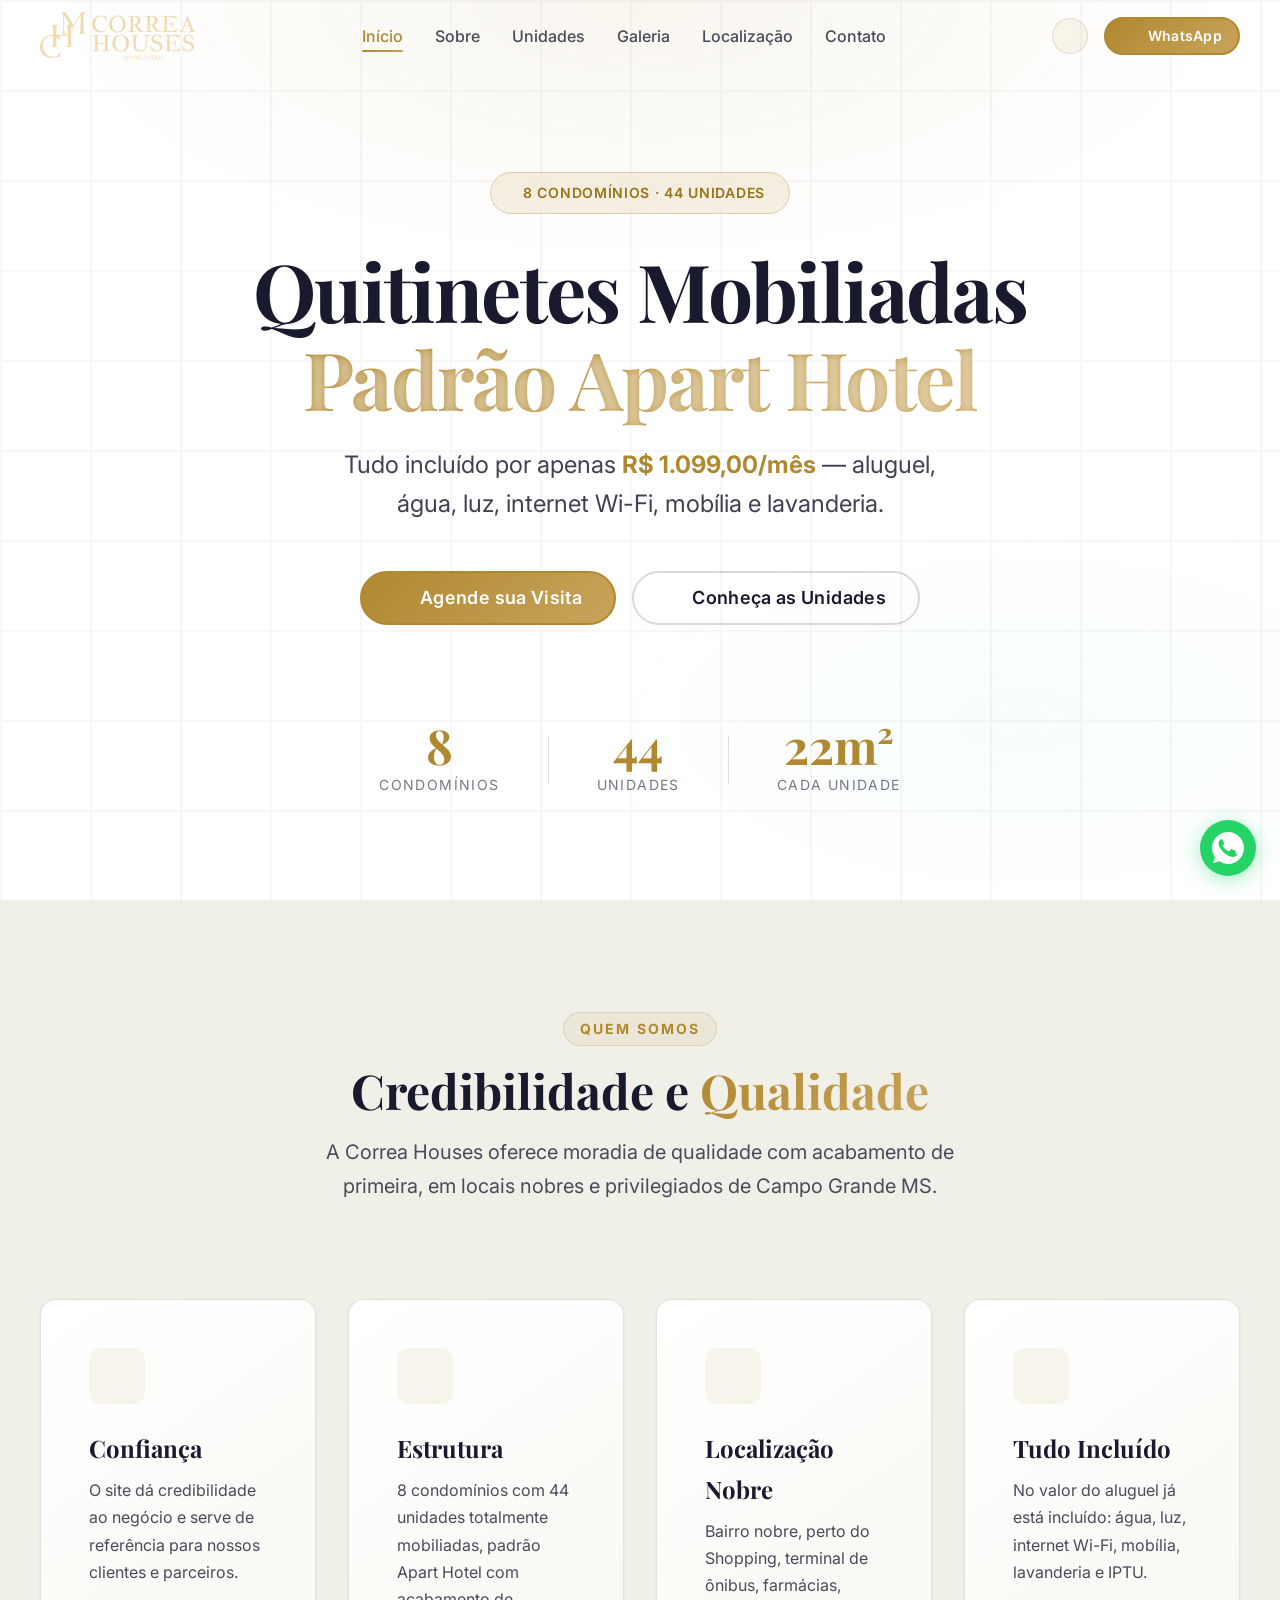
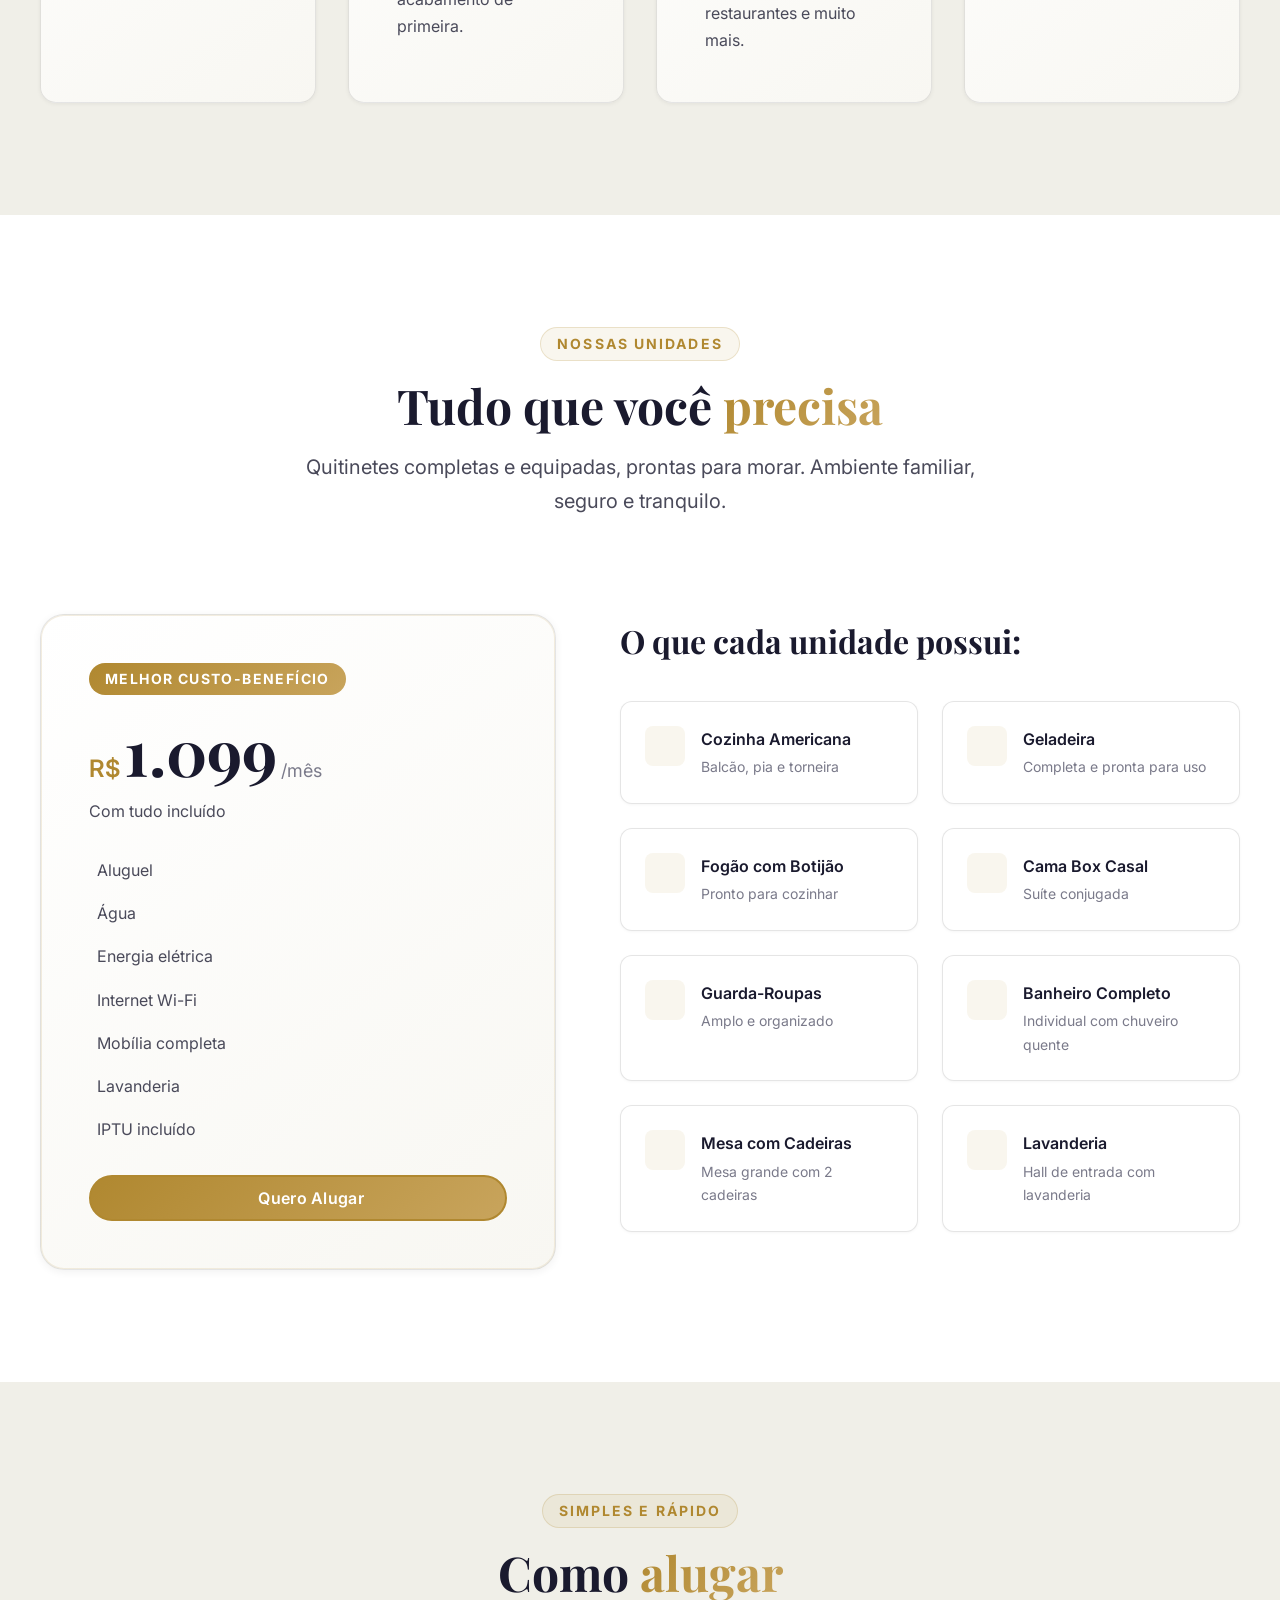
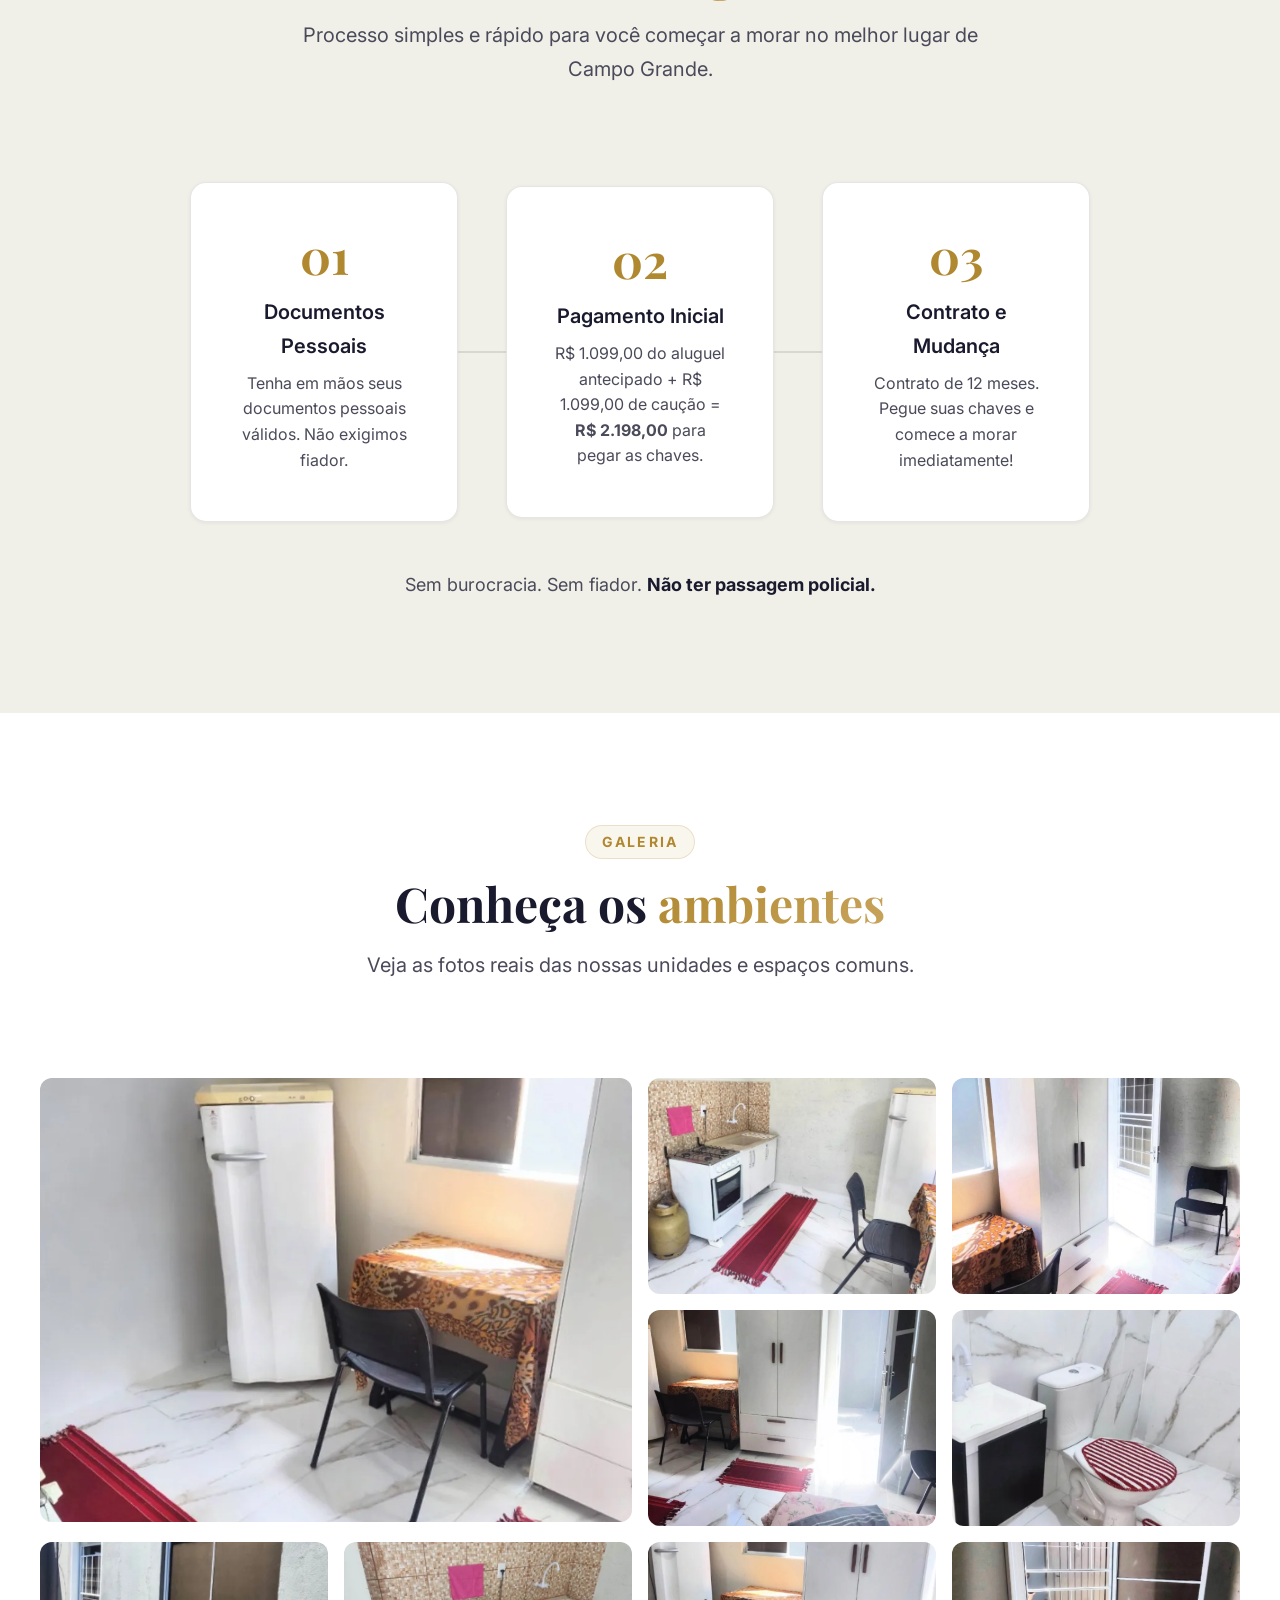
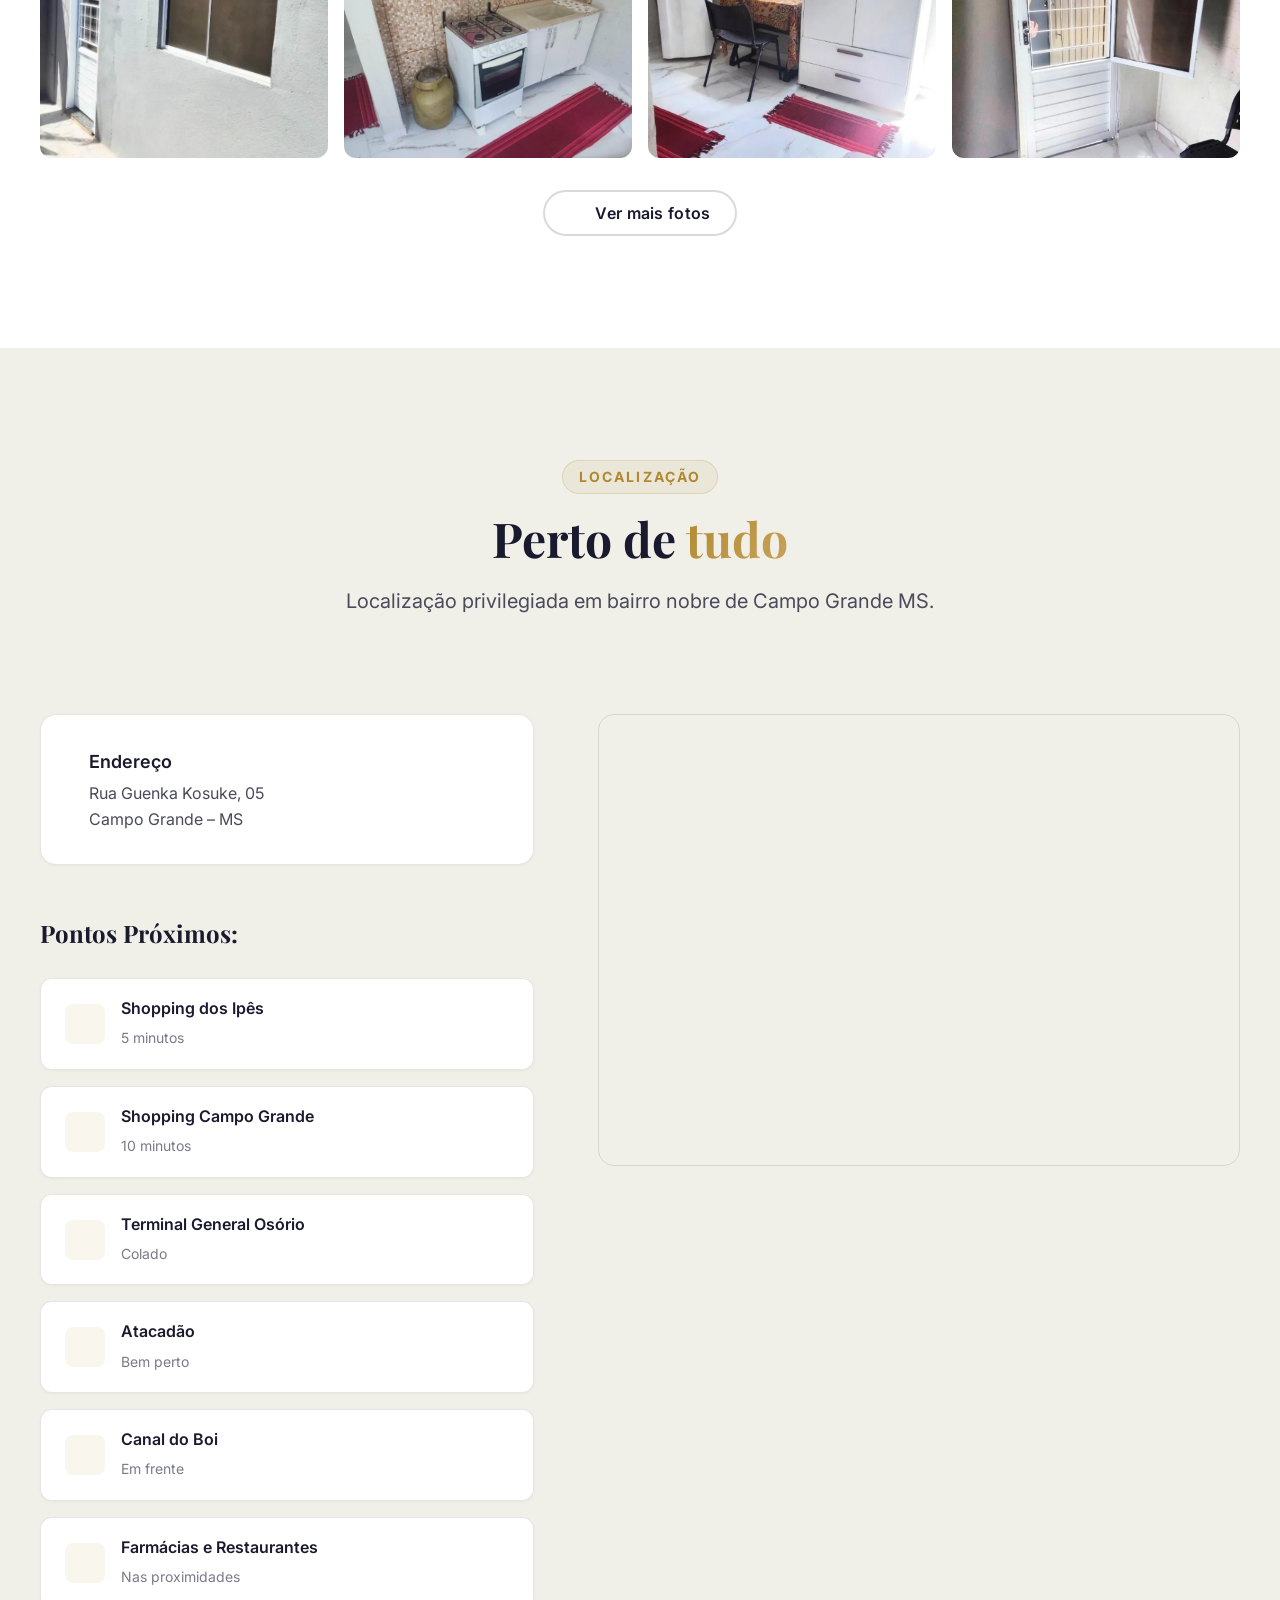
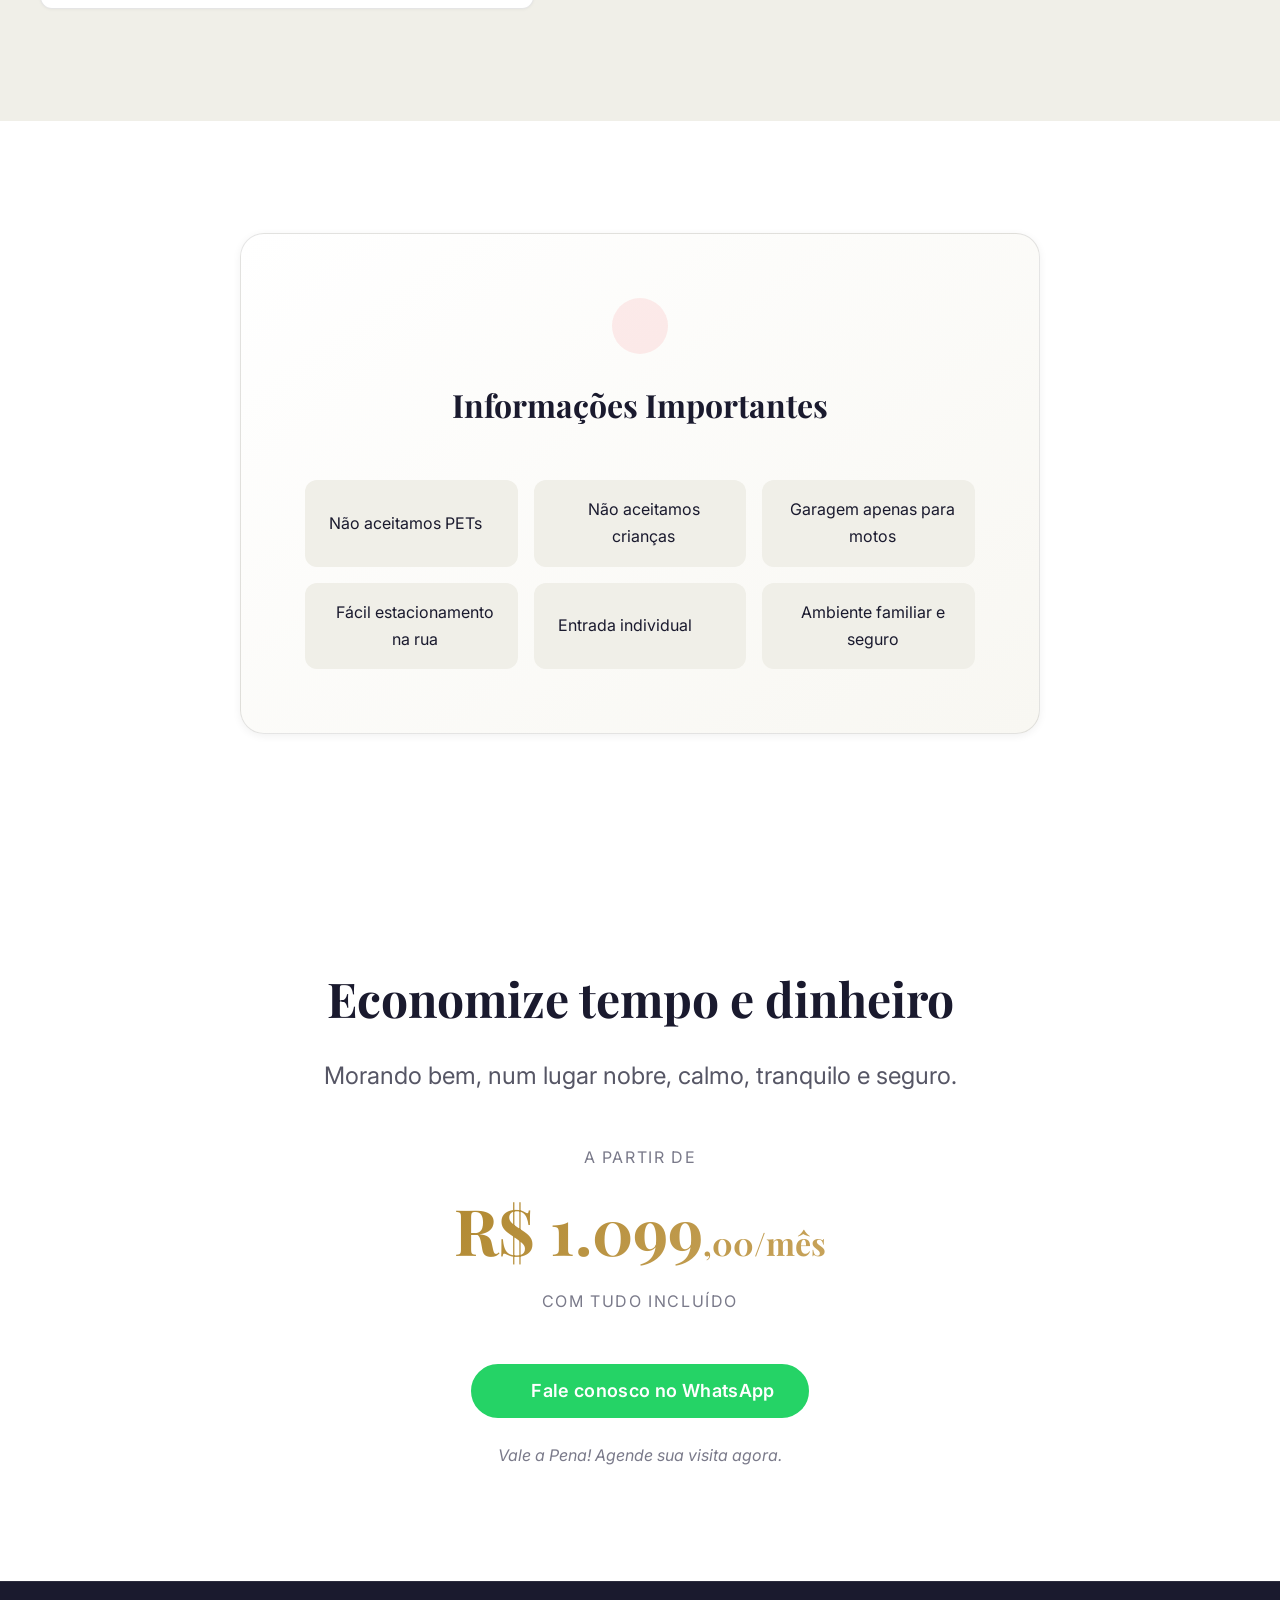
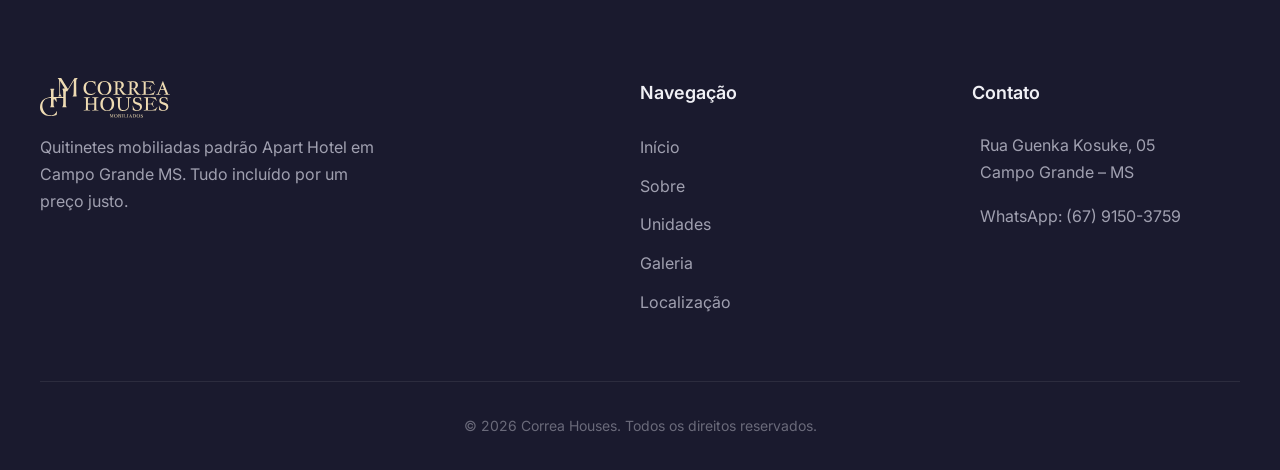
==== commit 9a1131a2: "fix: corrigir flickering e erros de performance no mobile - Adiciona 'defer' ao script Lucide no hea" ====
--- a/index.html
+++ b/index.html
@@ -15,12 +15,17 @@
     <link rel="manifest" href="site.webmanifest">
 
     <!-- Google Search Console (substituir content pelo código real) -->
-    <meta name="google-site-verification" content="COLE_SEU_CODIGO_AQUI">
+    <meta name="google-site-verification" content="eOTFVJJE505oPoY1fgk7Ug9pxjbnz6ErnamoczJHi1s">
 
     <!-- Open Graph -->
     <meta property="og:title" content="Correa Houses – Quitinetes Mobiliadas em Campo Grande MS">
     <meta property="og:description" content="8 condomínios, 44 unidades mobiliadas padrão Apart Hotel. Aluguel com tudo incluído por apenas R$ 1.099,00/mês.">
     <meta property="og:type" content="website">
+    <meta property="og:url" content="https://correahouses.vercel.app/">
+    <meta property="og:image" content="https://correahouses.vercel.app/Dados/og-image.png">
+    <meta property="og:image:width" content="1200">
+    <meta property="og:image:height" content="630">
+    <meta property="og:image:type" content="image/png">
     <meta property="og:locale" content="pt_BR">
     <meta property="og:site_name" content="Correa Houses">
 
@@ -28,6 +33,7 @@
     <meta name="twitter:card" content="summary_large_image">
     <meta name="twitter:title" content="Correa Houses – Quitinetes Mobiliadas">
     <meta name="twitter:description" content="Quitinetes mobiliadas com tudo incluído em Campo Grande MS.">
+    <meta name="twitter:image" content="https://correahouses.vercel.app/Dados/og-image.png">
 
     <title>Correa Houses – Quitinetes Mobiliadas em Campo Grande MS</title>
 
@@ -36,8 +42,8 @@
     <link rel="preconnect" href="https://fonts.gstatic.com" crossorigin>
     <link href="https://fonts.googleapis.com/css2?family=Inter:wght@300;400;500;600;700;800;900&family=Playfair+Display:wght@400;500;600;700&display=swap" rel="stylesheet">
 
-    <!-- Lucide Icons -->
-    <script src="https://unpkg.com/lucide@latest"></script>
+    <!-- Lucide Icons (defer evita bloqueio de renderização) -->
+    <script src="https://unpkg.com/lucide@latest" defer></script>
 
     <link rel="stylesheet" href="css/style.css">
 
@@ -668,6 +674,6 @@
         </div>
     </div>
 
-    <script src="js/main.js"></script>
+    <script src="js/main.js" defer></script>
 </body>
 </html>
--- a/css/style.css
+++ b/css/style.css
@@ -164,6 +164,8 @@
     border: 2px solid transparent;
     white-space: nowrap;
     line-height: 1;
+    touch-action: manipulation;
+    -webkit-tap-highlight-color: transparent;
 }
 
 .btn svg,
@@ -291,6 +293,8 @@
     position: relative;
     padding: var(--space-xs) 0;
     transition: color var(--transition-fast);
+    touch-action: manipulation;
+    -webkit-tap-highlight-color: transparent;
 }
 
 .nav__link::after {
@@ -1393,6 +1397,9 @@
     opacity: 0;
     transform: translateY(30px);
     transition: opacity 0.6s ease, transform 0.6s ease;
+    will-change: opacity, transform;
+    backface-visibility: hidden;
+    -webkit-backface-visibility: hidden;
 }
 
 [data-animate="fade-right"] {
@@ -1405,7 +1412,8 @@
 
 [data-animate].animated {
     opacity: 1;
-    transform: translate(0);
+    transform: translate3d(0, 0, 0);
+    will-change: auto;
 }
 
 /* ===================================================================
@@ -1429,21 +1437,51 @@
 
 /* Mobile Landscape / Small Tablet */
 @media (max-width: 768px) {
+    /* --- Performance: desativar backdrop-filter no mobile (muito pesado) --- */
+    .header.scrolled {
+        backdrop-filter: none;
+        -webkit-backdrop-filter: none;
+        background: rgba(10, 10, 15, 0.96);
+    }
+
+    .hero__badge {
+        backdrop-filter: none;
+        -webkit-backdrop-filter: none;
+    }
+
+    .btn--outline {
+        backdrop-filter: none;
+        -webkit-backdrop-filter: none;
+    }
+
+    /* --- Desativar filter: blur em pseudo-elementos no mobile --- */
+    .cta::before {
+        filter: none;
+        transform: none;
+    }
+
+    .about::before {
+        filter: none;
+    }
+
     .nav__menu {
         position: fixed;
         top: 0;
-        right: -100%;
+        right: 0;
         width: min(80%, 320px);
         height: 100%;
         background: var(--clr-bg-alt);
         border-left: 1px solid var(--clr-border);
         padding: 5rem var(--space-2xl) var(--space-2xl);
-        transition: right var(--transition-base);
+        transform: translateX(100%);
+        transition: transform var(--transition-base);
         z-index: 1000;
+        will-change: transform;
+        overscroll-behavior: contain;
     }
 
     .nav__menu.show-menu {
-        right: 0;
+        transform: translateX(0);
     }
 
     .nav__list {
@@ -1522,6 +1560,20 @@
     }
 }
 
+/* Mobile: tema claro - header sem blur */
+@media (max-width: 768px) {
+    [data-theme="light"] .header.scrolled {
+        backdrop-filter: none;
+        -webkit-backdrop-filter: none;
+        background: rgba(255, 255, 255, 0.98);
+    }
+
+    [data-theme="light"] .nav__menu {
+        border-left-color: rgba(0, 0, 0, 0.08);
+        box-shadow: -4px 0 20px rgba(0, 0, 0, 0.1);
+    }
+}
+
 /* Mobile */
 @media (max-width: 480px) {
     .hero__actions {
@@ -1544,6 +1596,23 @@
 
     .cta__price strong {
         font-size: var(--fs-3xl);
+    }
+}
+
+/* Mobile: desativar animações contínuas pesadas */
+@media (max-width: 768px) {
+    .whatsapp-float {
+        animation: none;
+        box-shadow: 0 4px 20px rgba(37, 211, 102, 0.4);
+    }
+
+    .hero__scroll {
+        animation: none;
+    }
+
+    /* Reduzir delay das animações de entrada no mobile */
+    [data-animate] {
+        transition: opacity 0.4s ease, transform 0.4s ease;
     }
 }
 
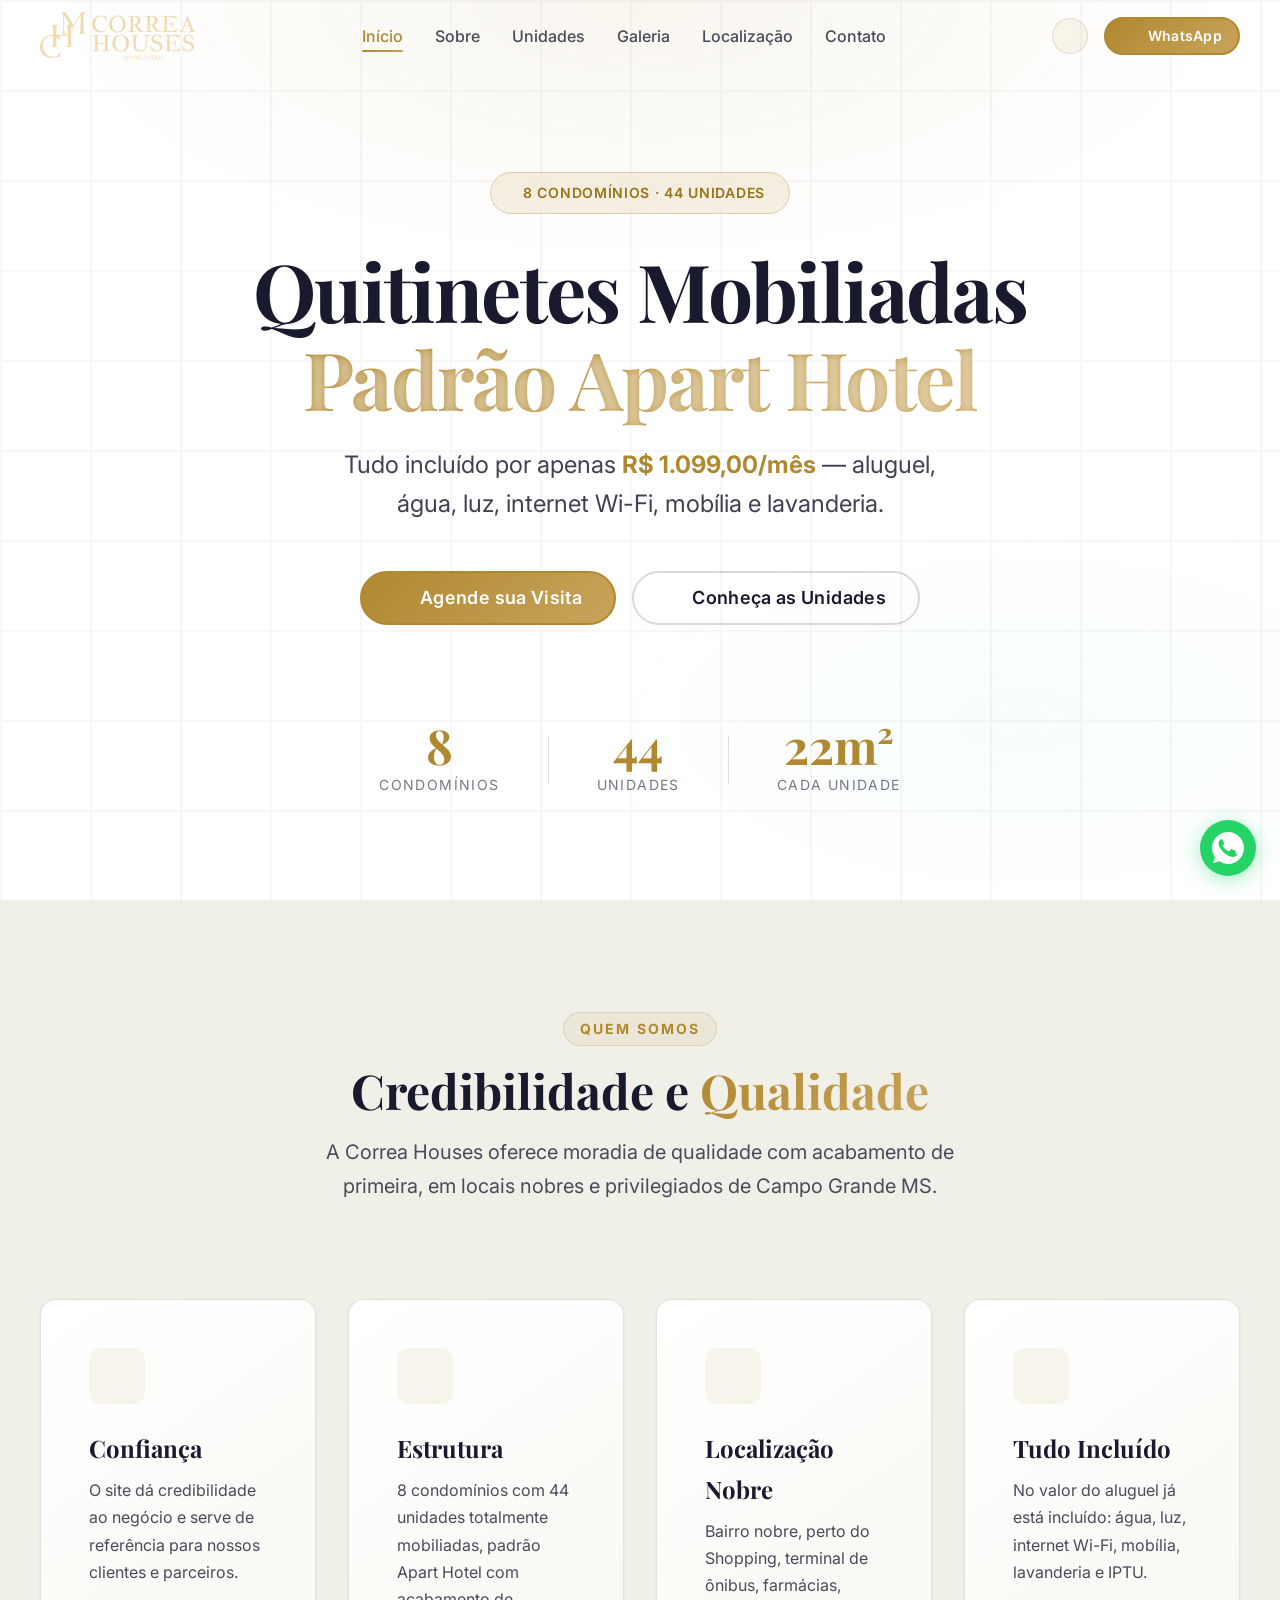
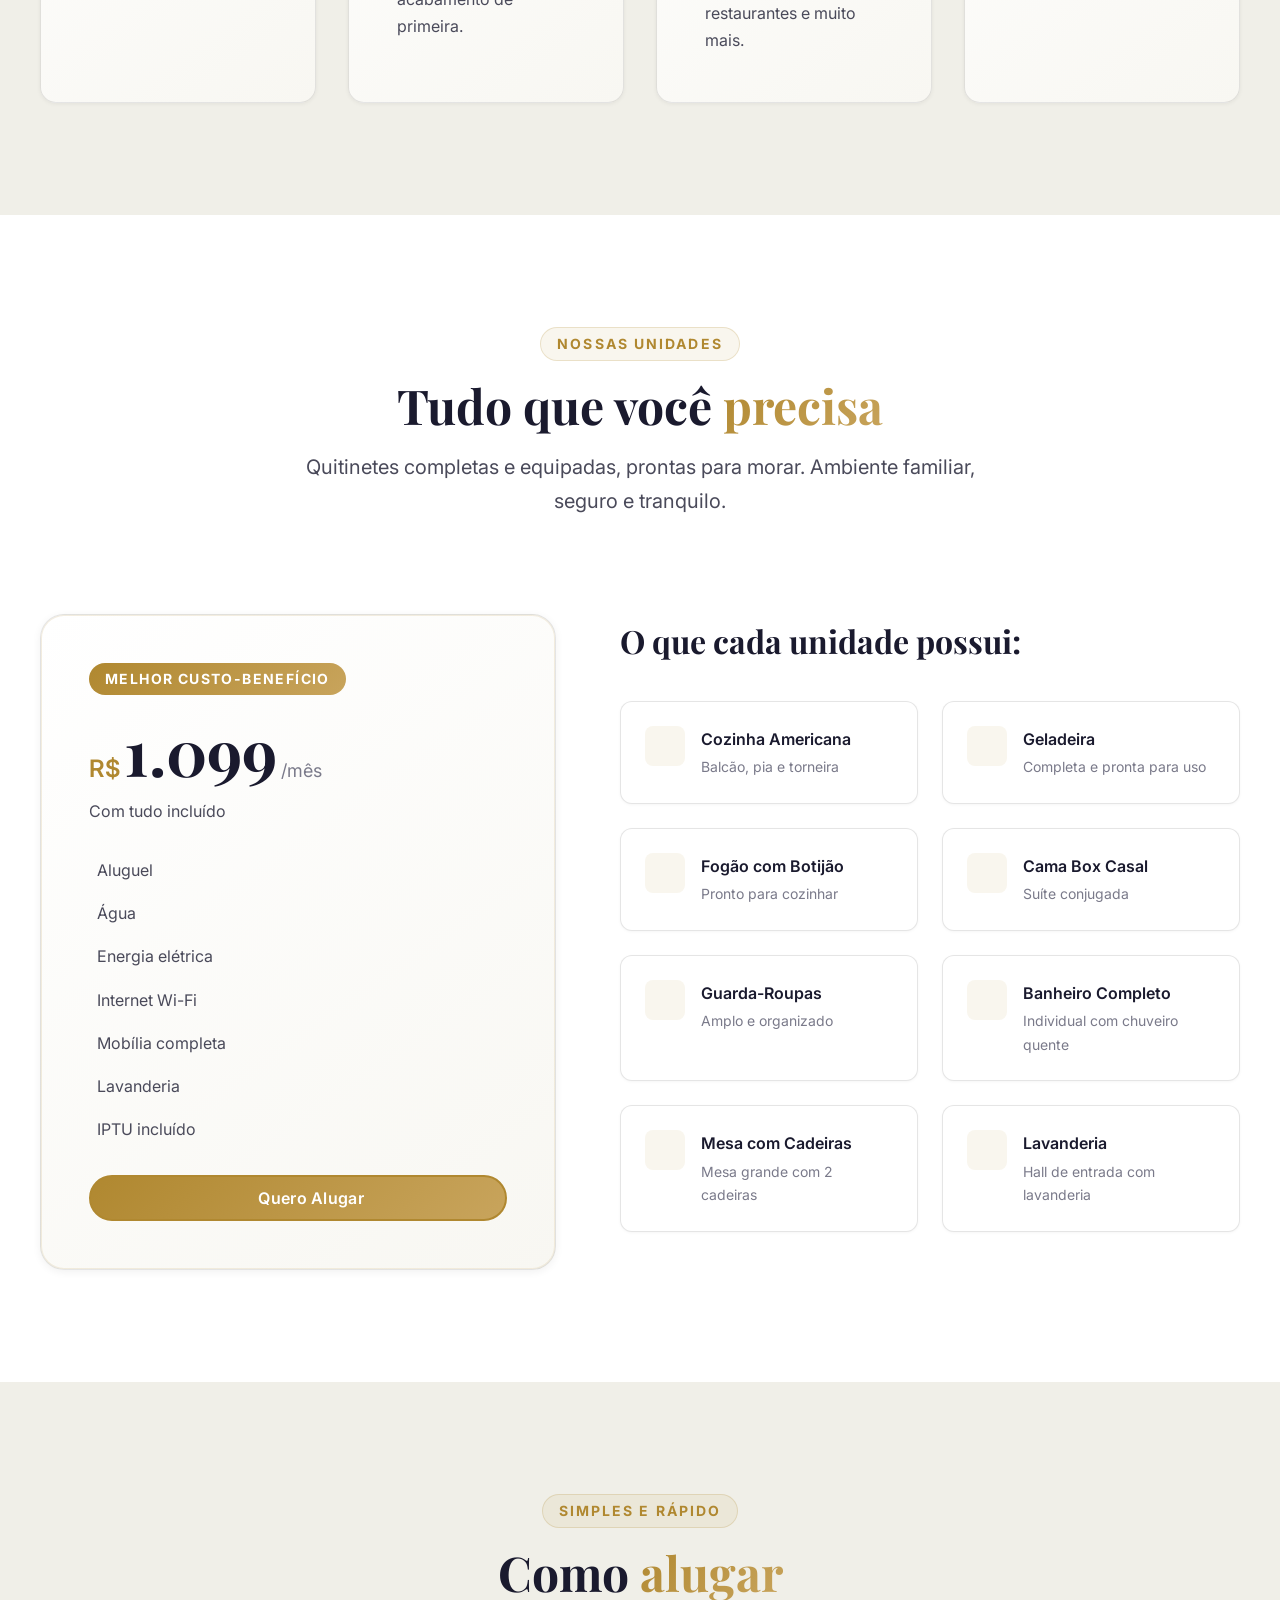
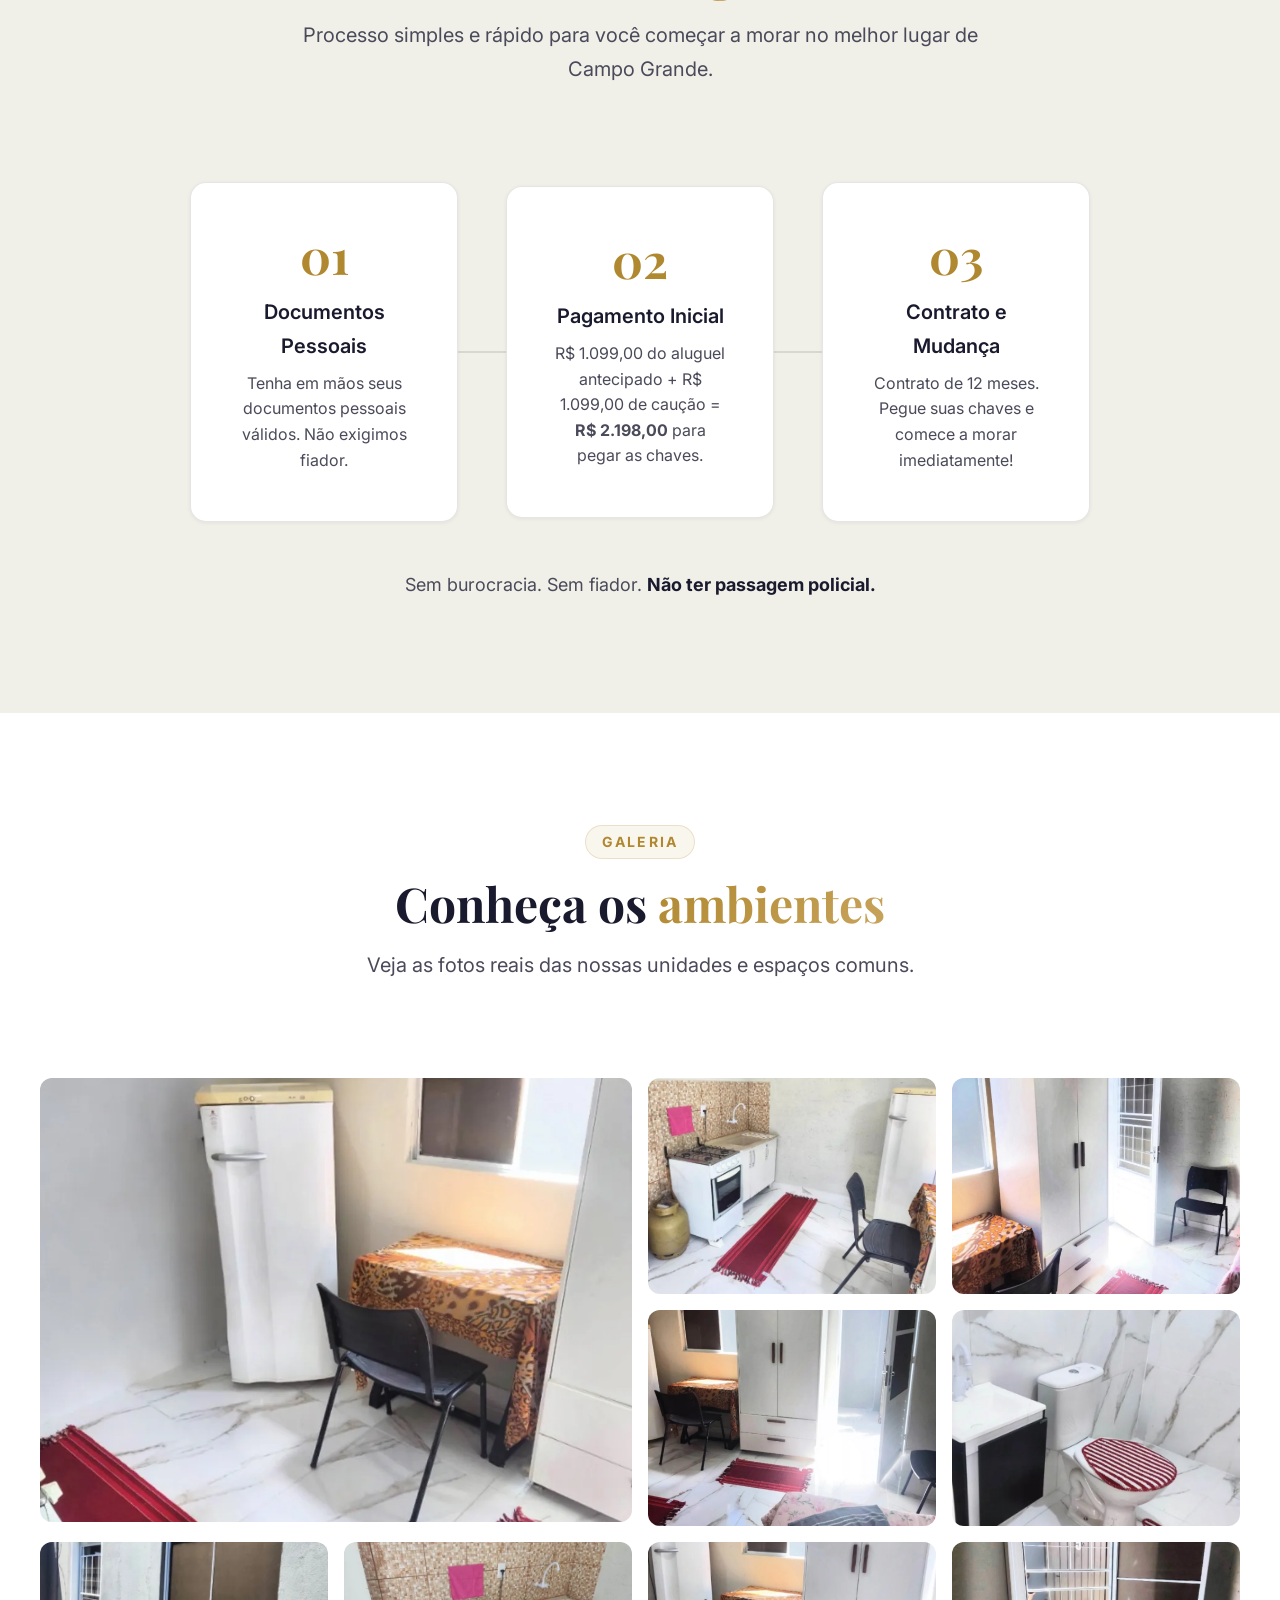
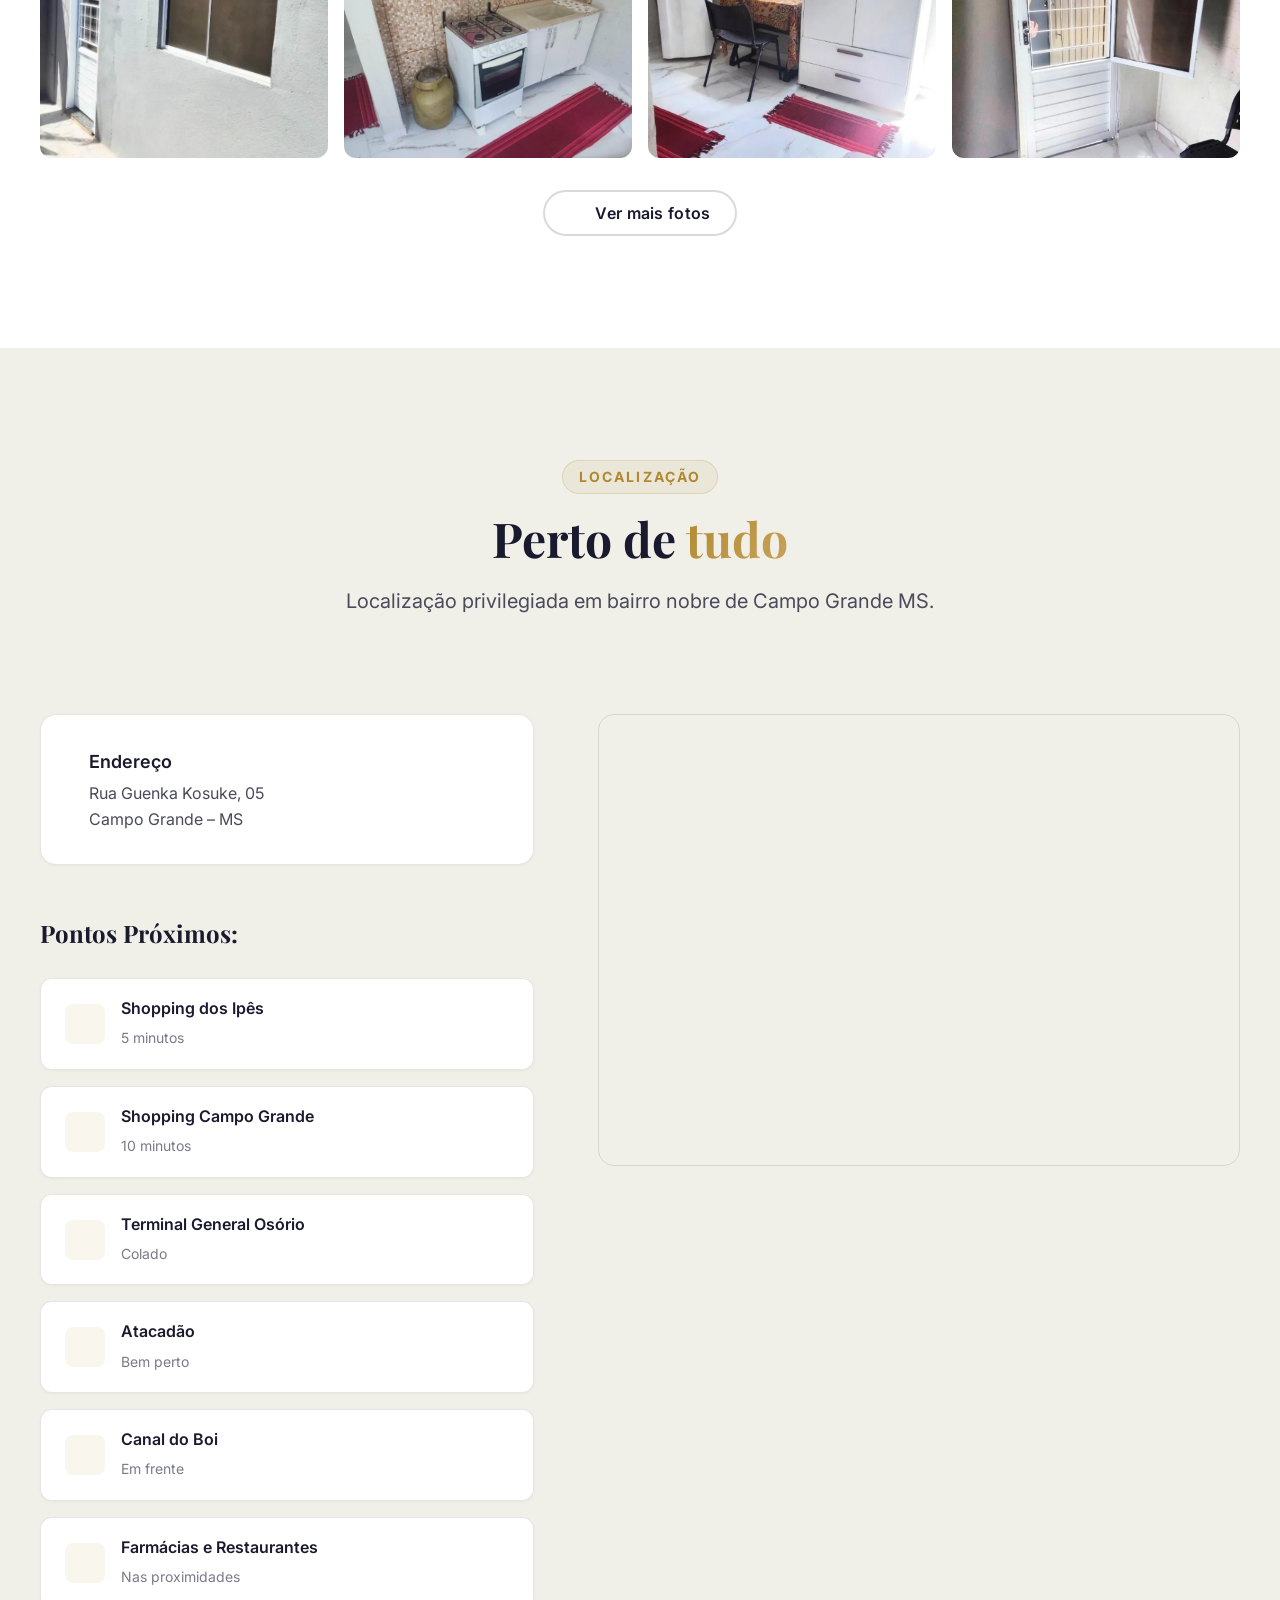
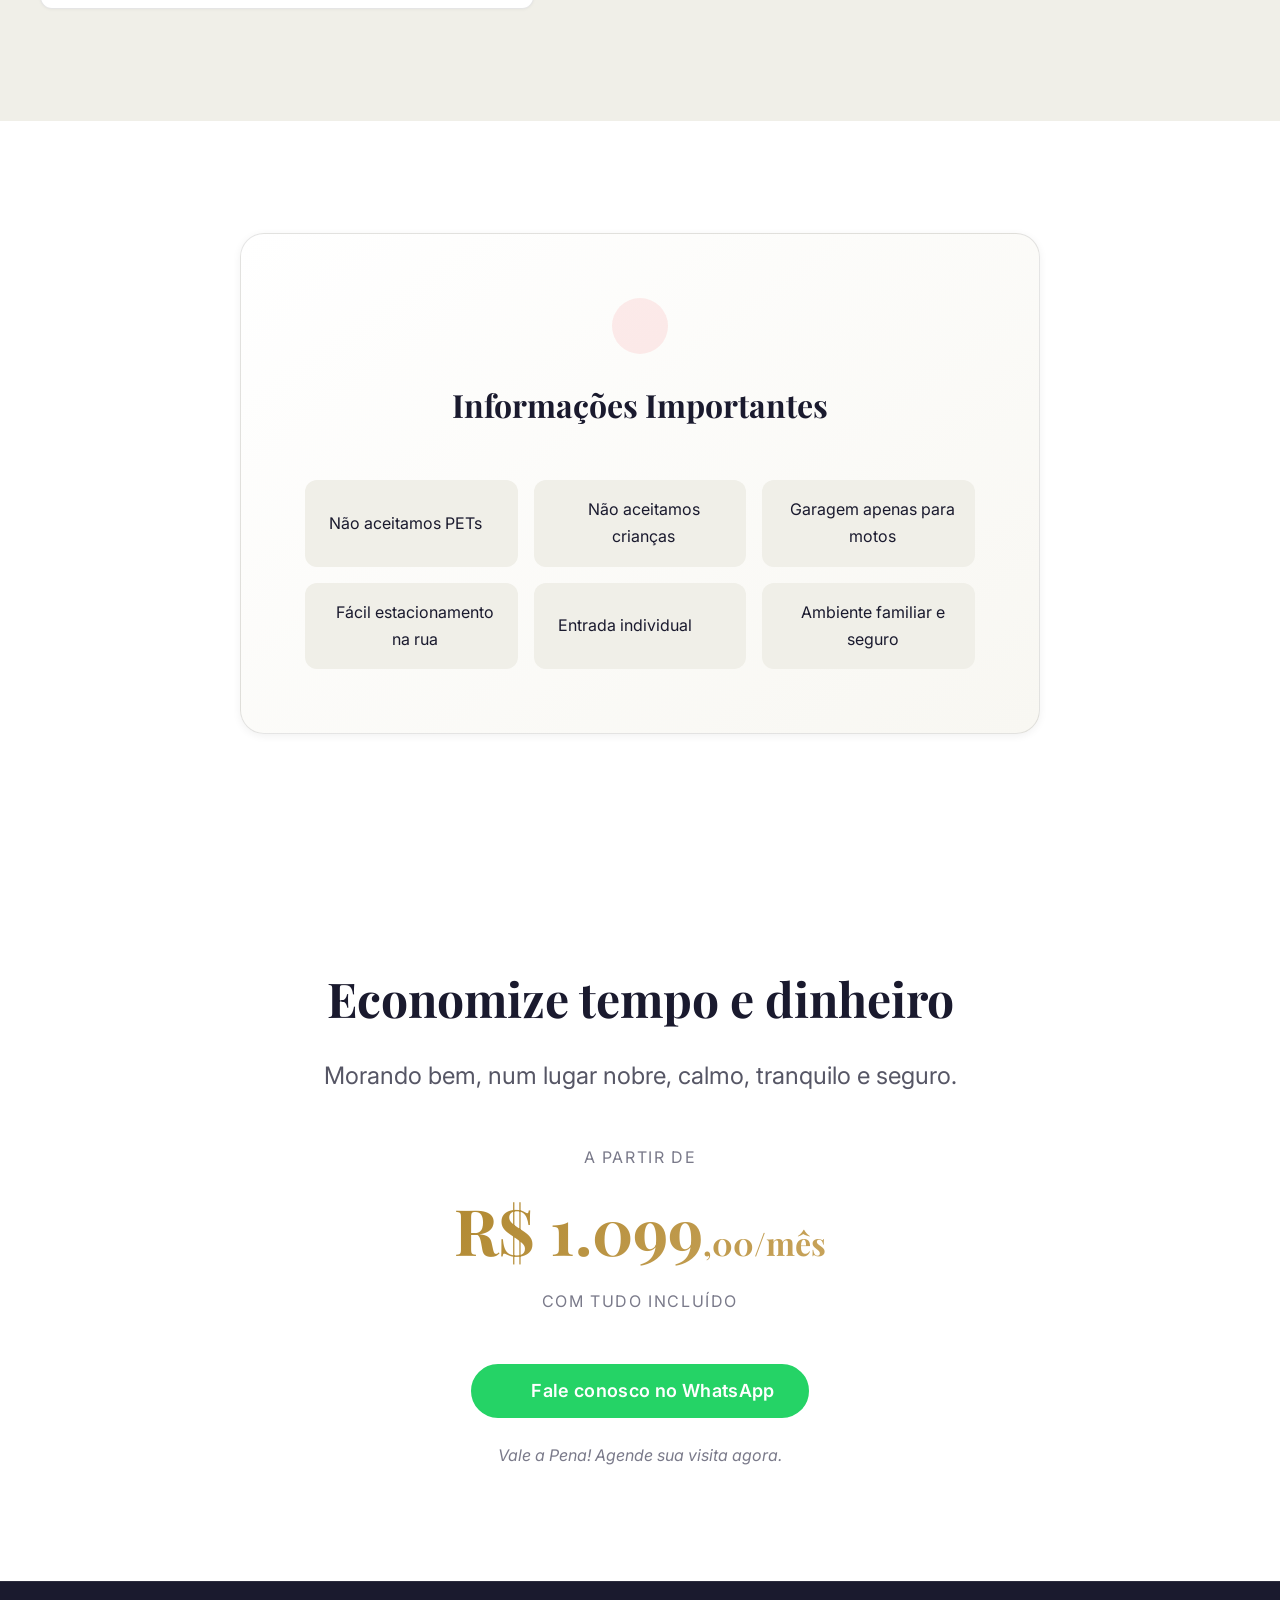
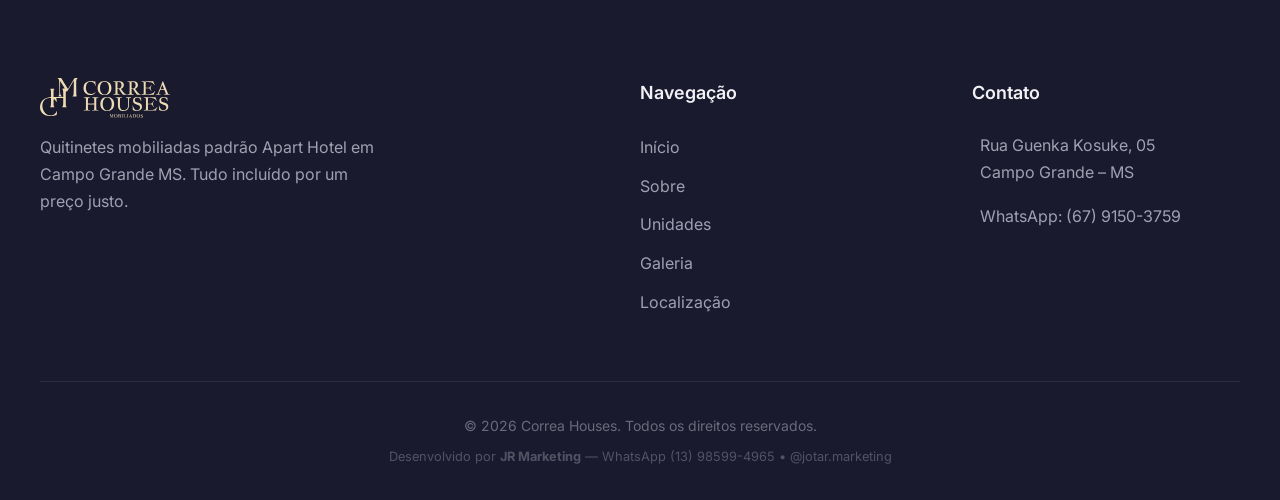
==== commit f87b9554: "rodapé: adiciona crédito de desenvolvimento JR Marketing" ====
--- a/index.html
+++ b/index.html
@@ -45,7 +45,7 @@
     <!-- Lucide Icons (defer evita bloqueio de renderização) -->
     <script src="https://unpkg.com/lucide@latest" defer></script>
 
-    <link rel="stylesheet" href="css/style.css">
+    <link rel="stylesheet" href="css/style.css?v=20260305">
 
     <!-- Prevenir flash de tema errado -->
     <script>
@@ -653,6 +653,7 @@
             </div>
             <div class="footer__bottom">
                 <p>&copy; 2026 Correa Houses. Todos os direitos reservados.</p>
+                <p style="margin-top:8px;font-size:0.8rem;opacity:0.7;">Desenvolvido por <strong>JR Marketing</strong> &mdash; <a href="https://wa.me/5513985994965" target="_blank" rel="noopener" style="color:inherit;">WhatsApp (13) 98599-4965</a> &bull; <a href="https://www.instagram.com/jotar.marketing/" target="_blank" rel="noopener" style="color:inherit;">@jotar.marketing</a></p>
             </div>
         </div>
     </footer>
@@ -674,6 +675,6 @@
         </div>
     </div>
 
-    <script src="js/main.js" defer></script>
+    <script src="js/main.js?v=20260305" defer></script>
 </body>
 </html>
